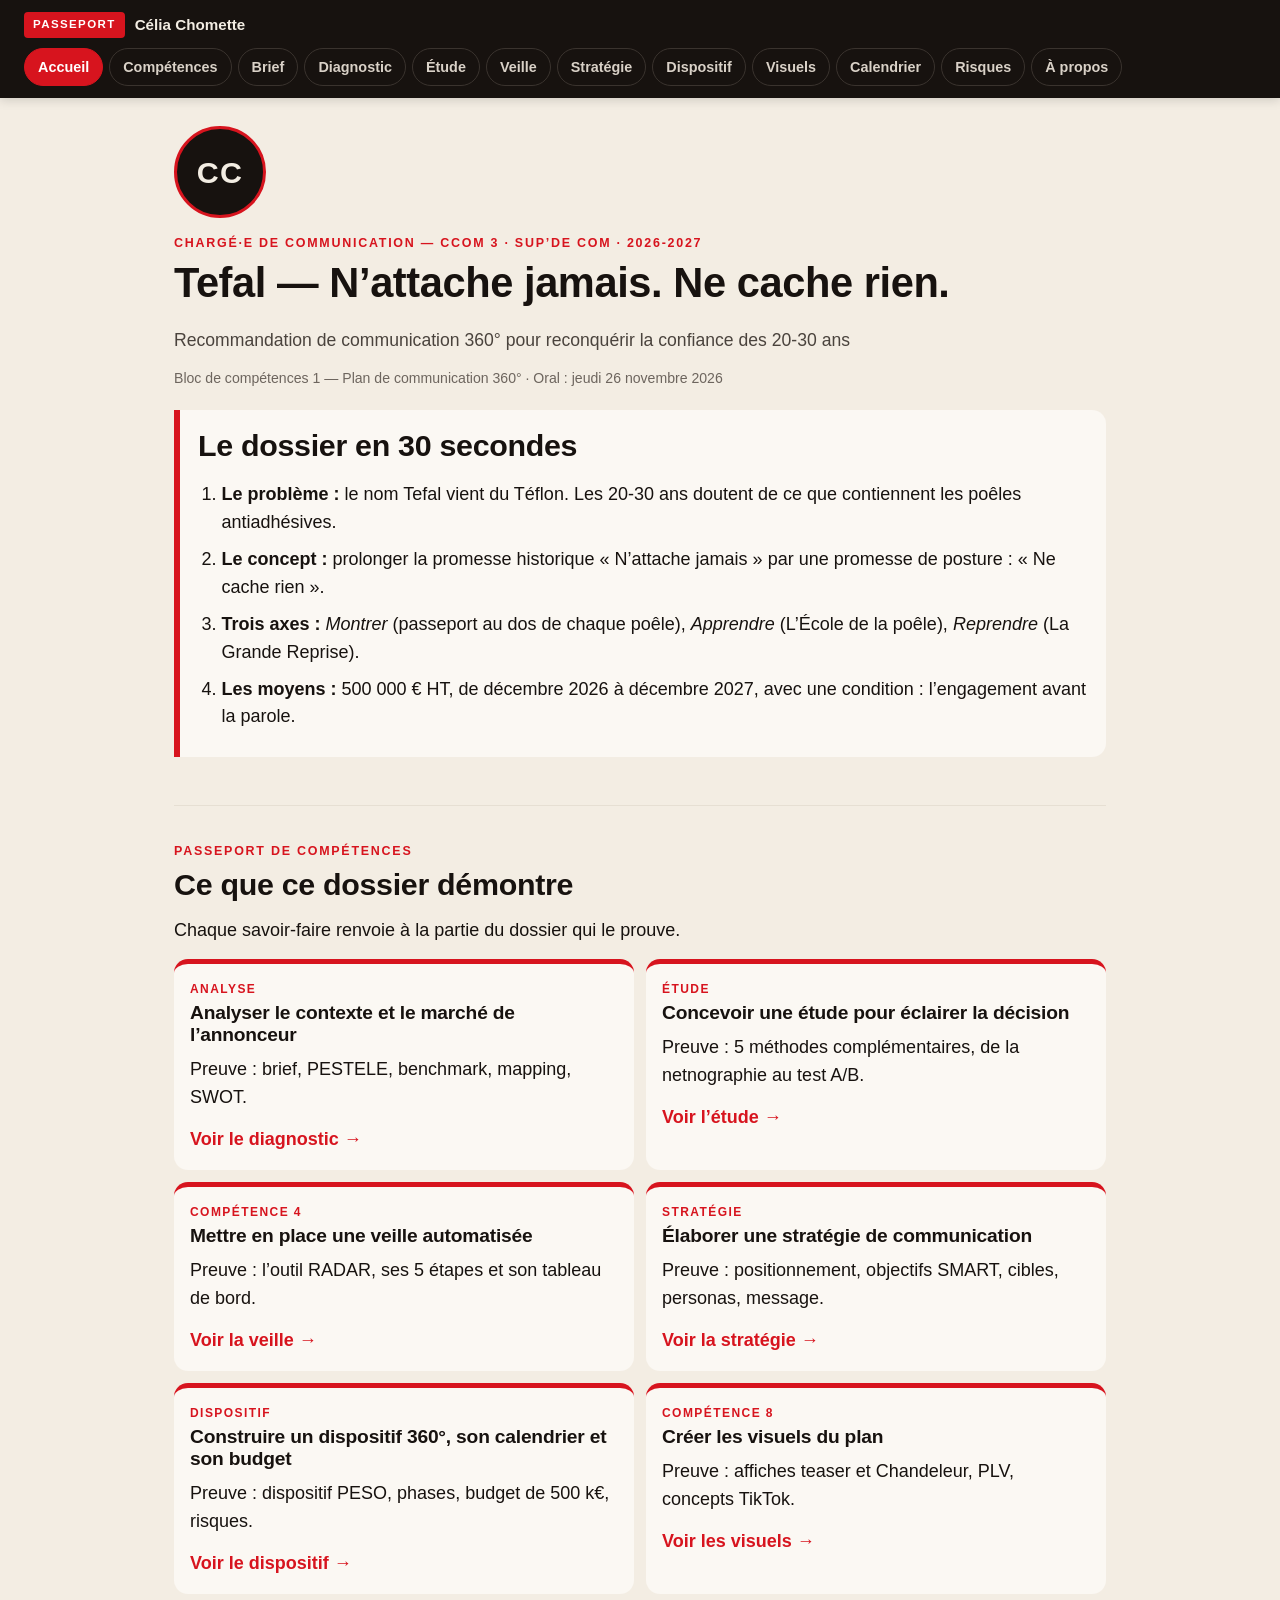
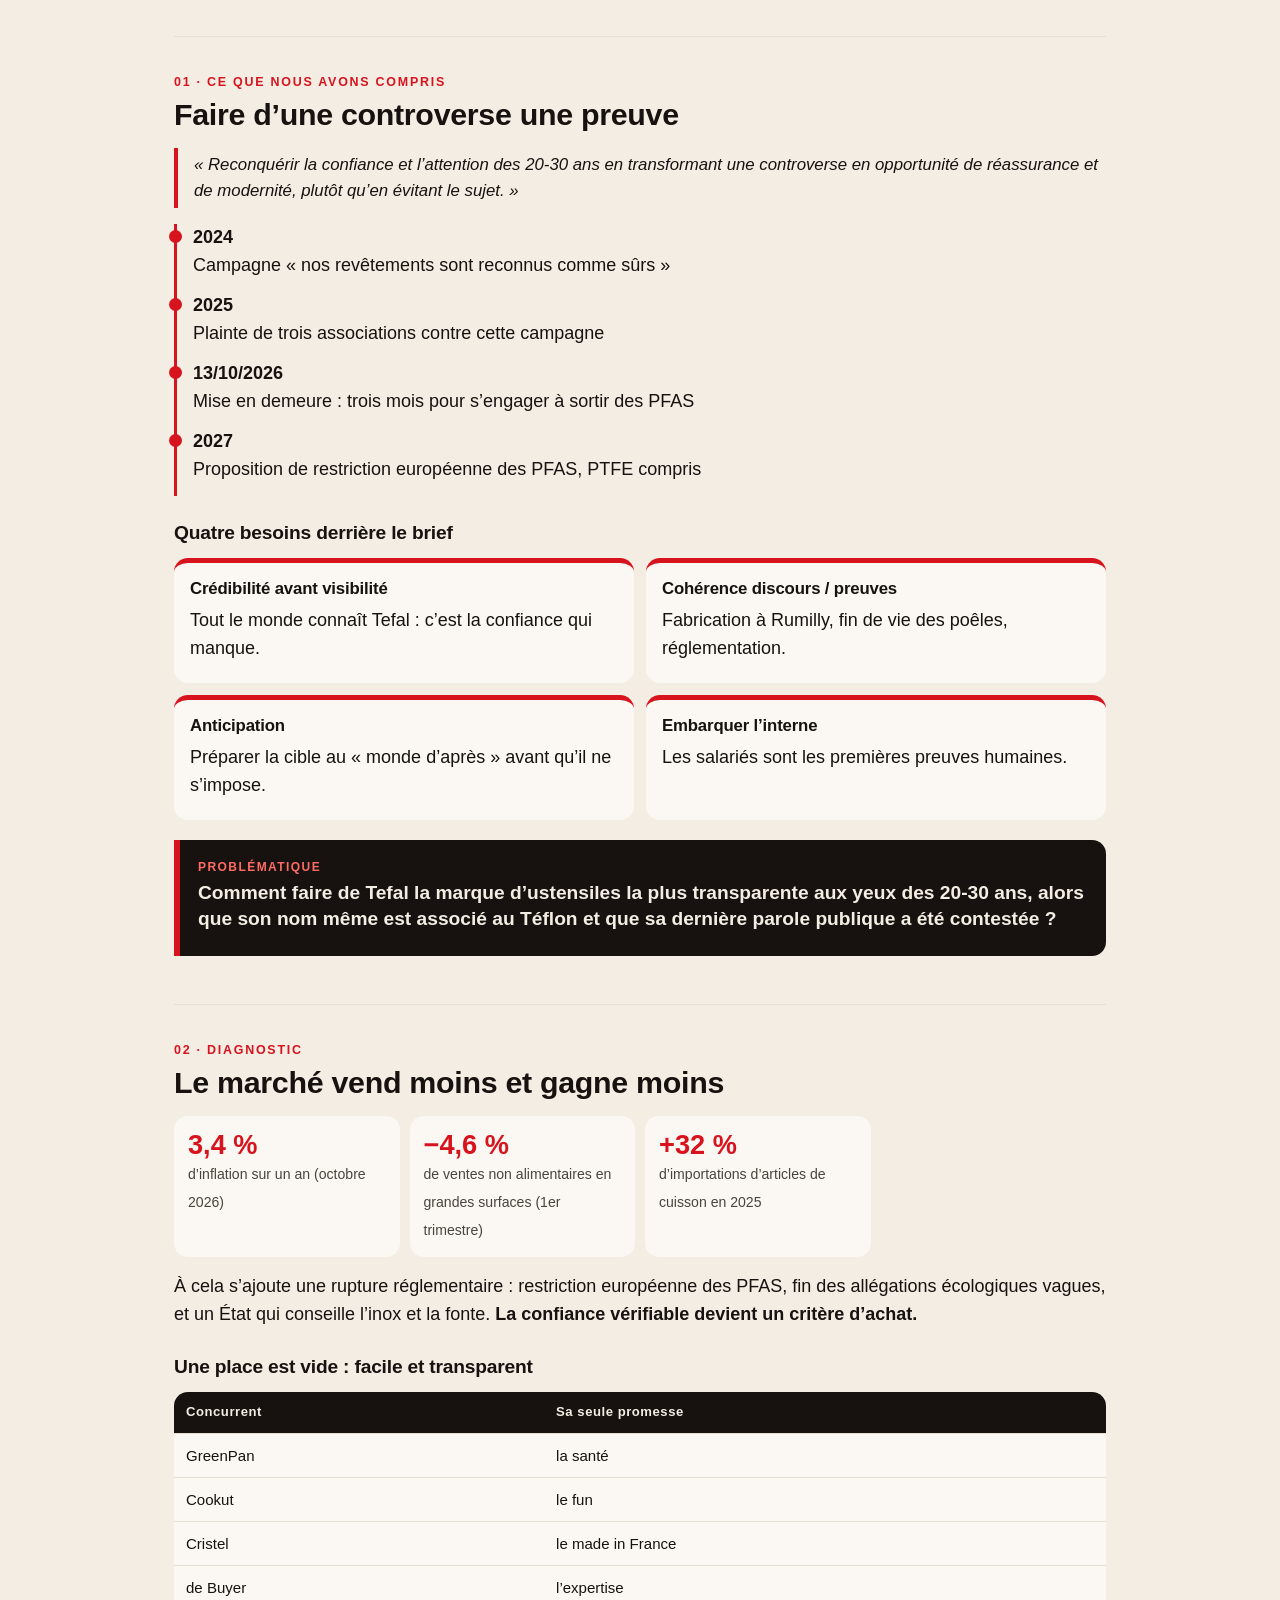
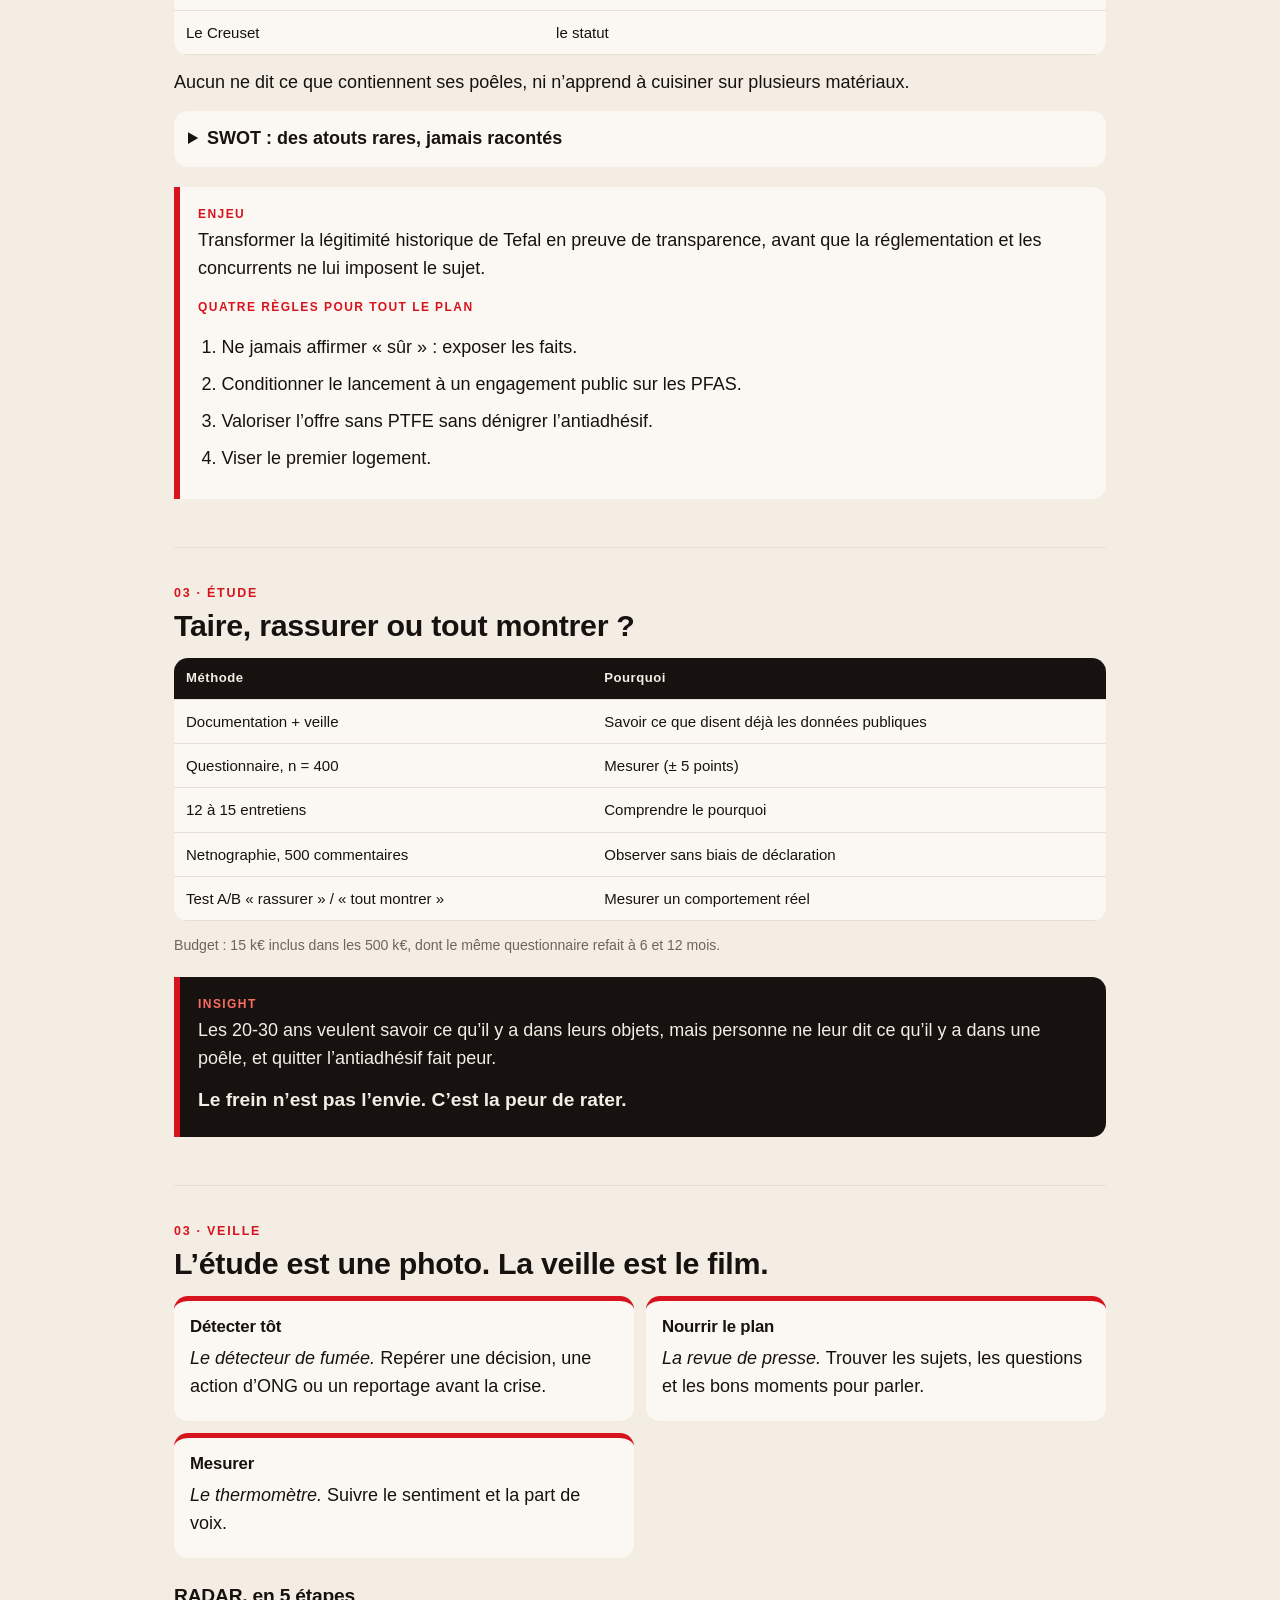
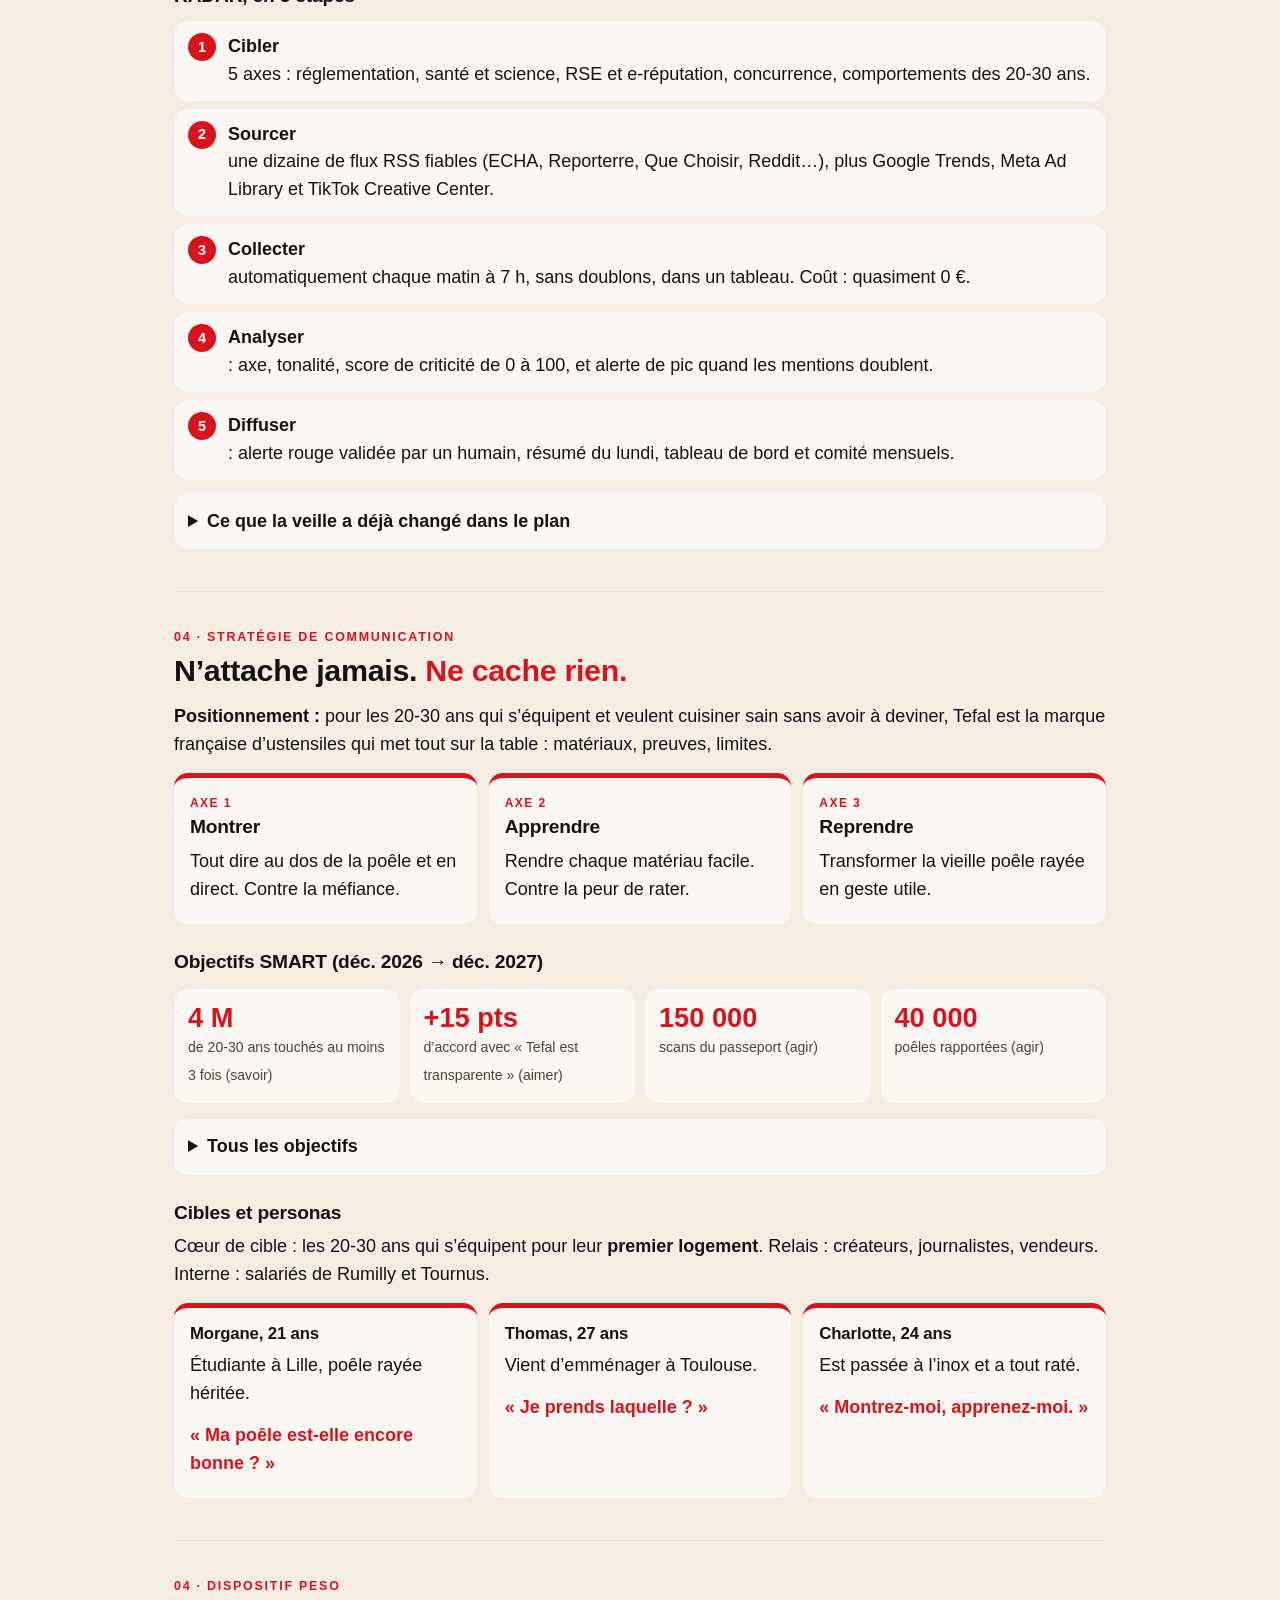
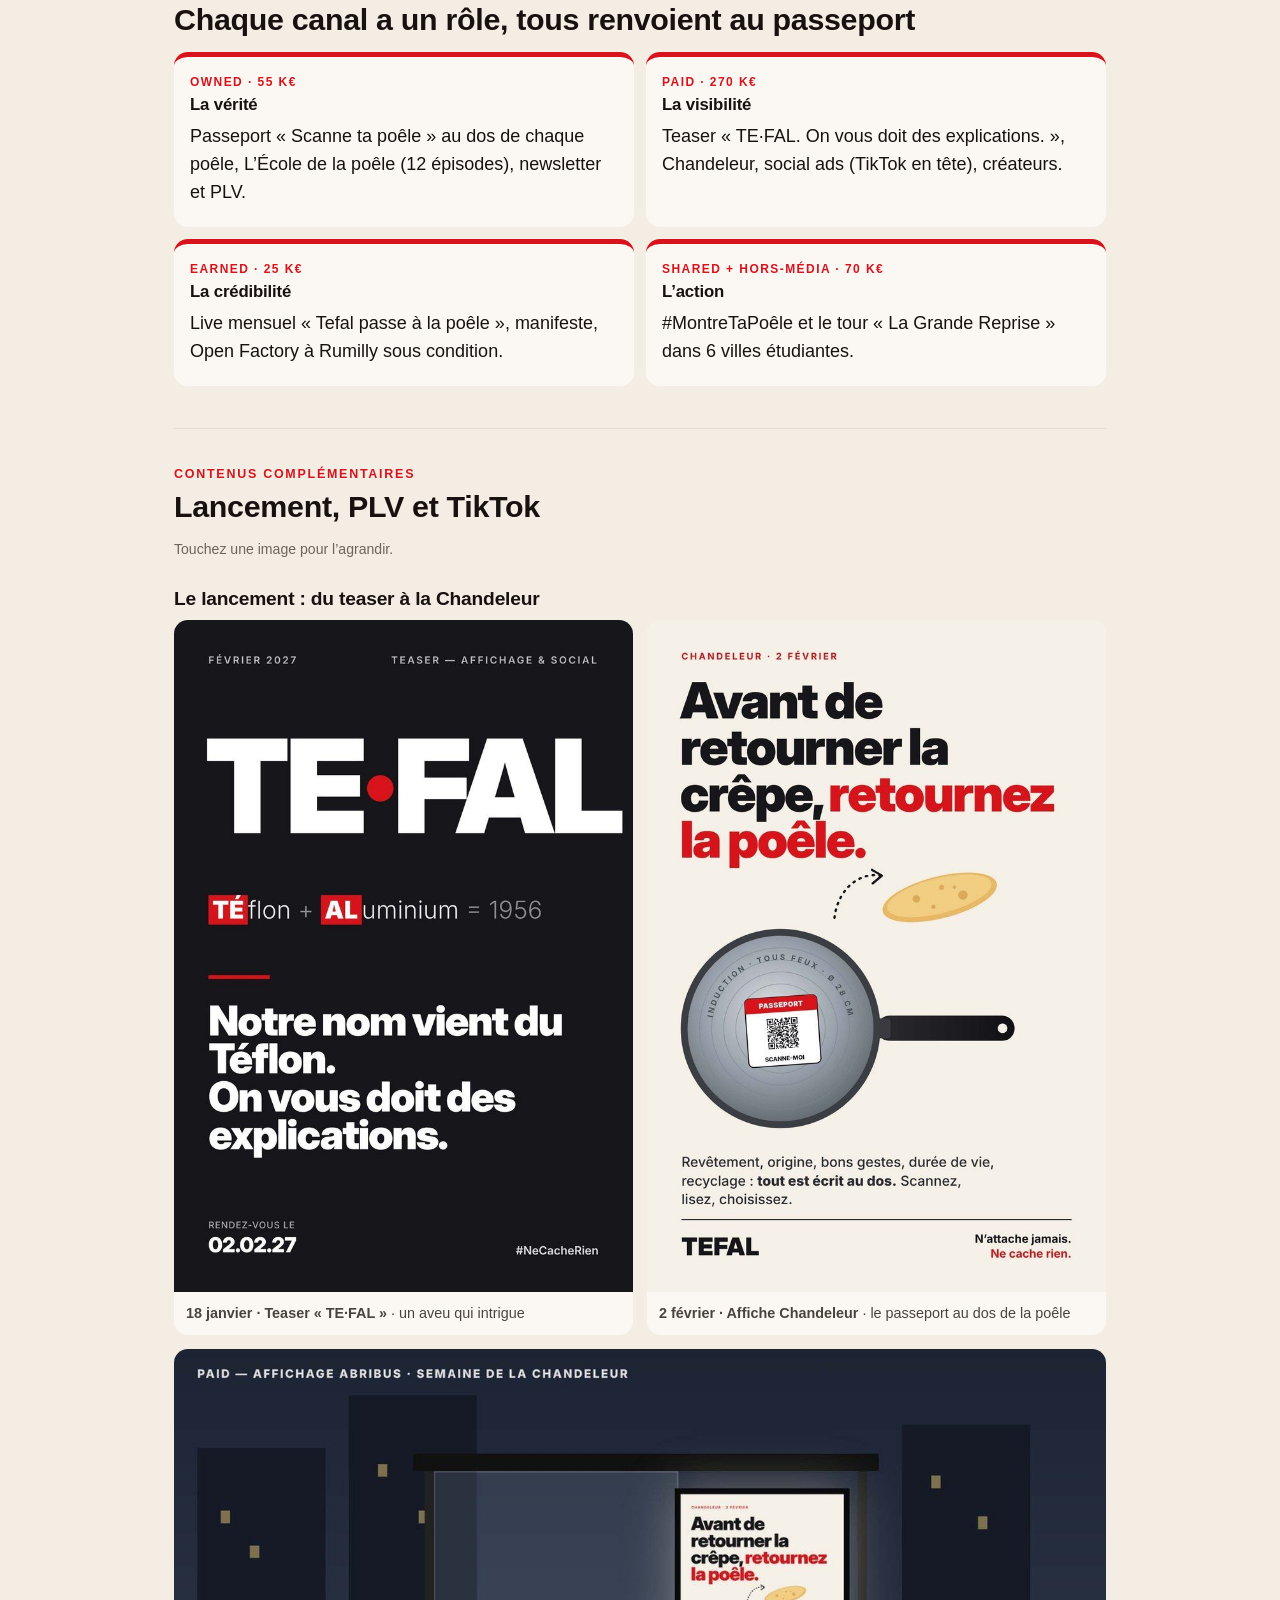
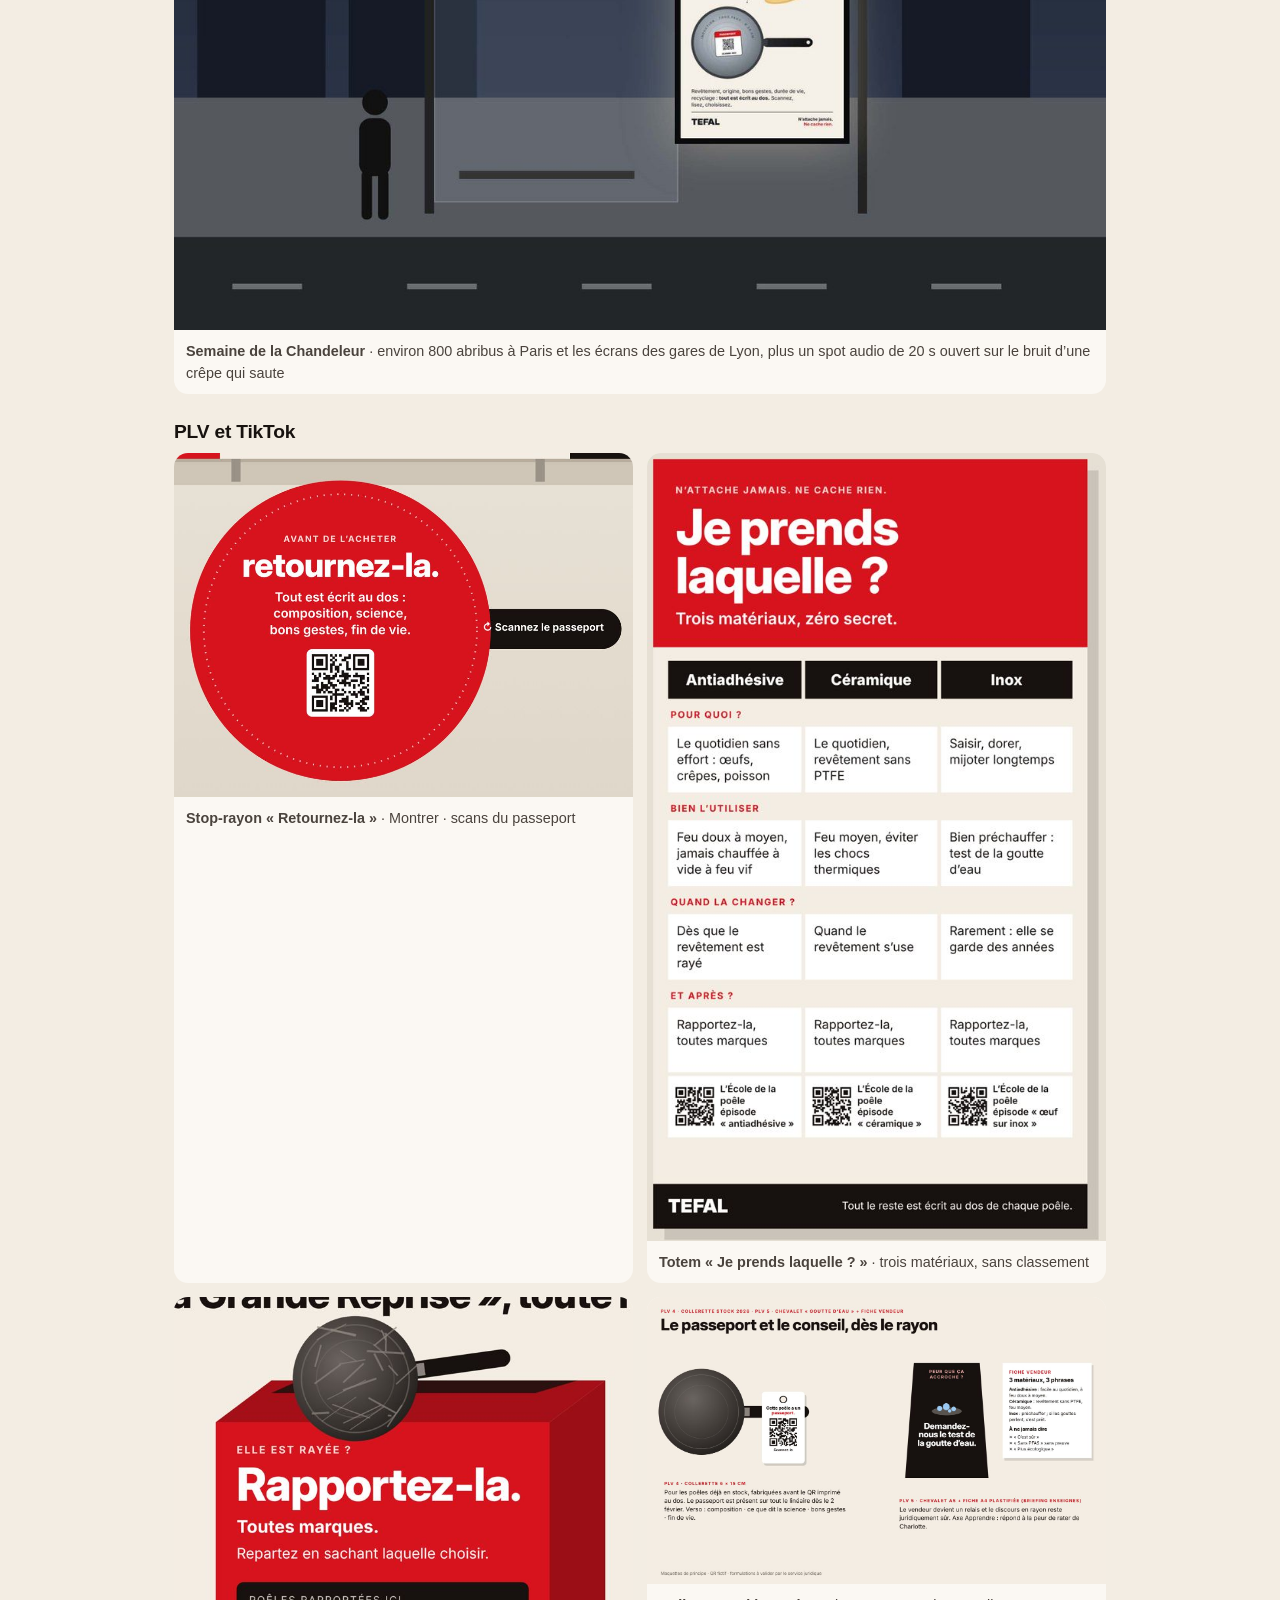
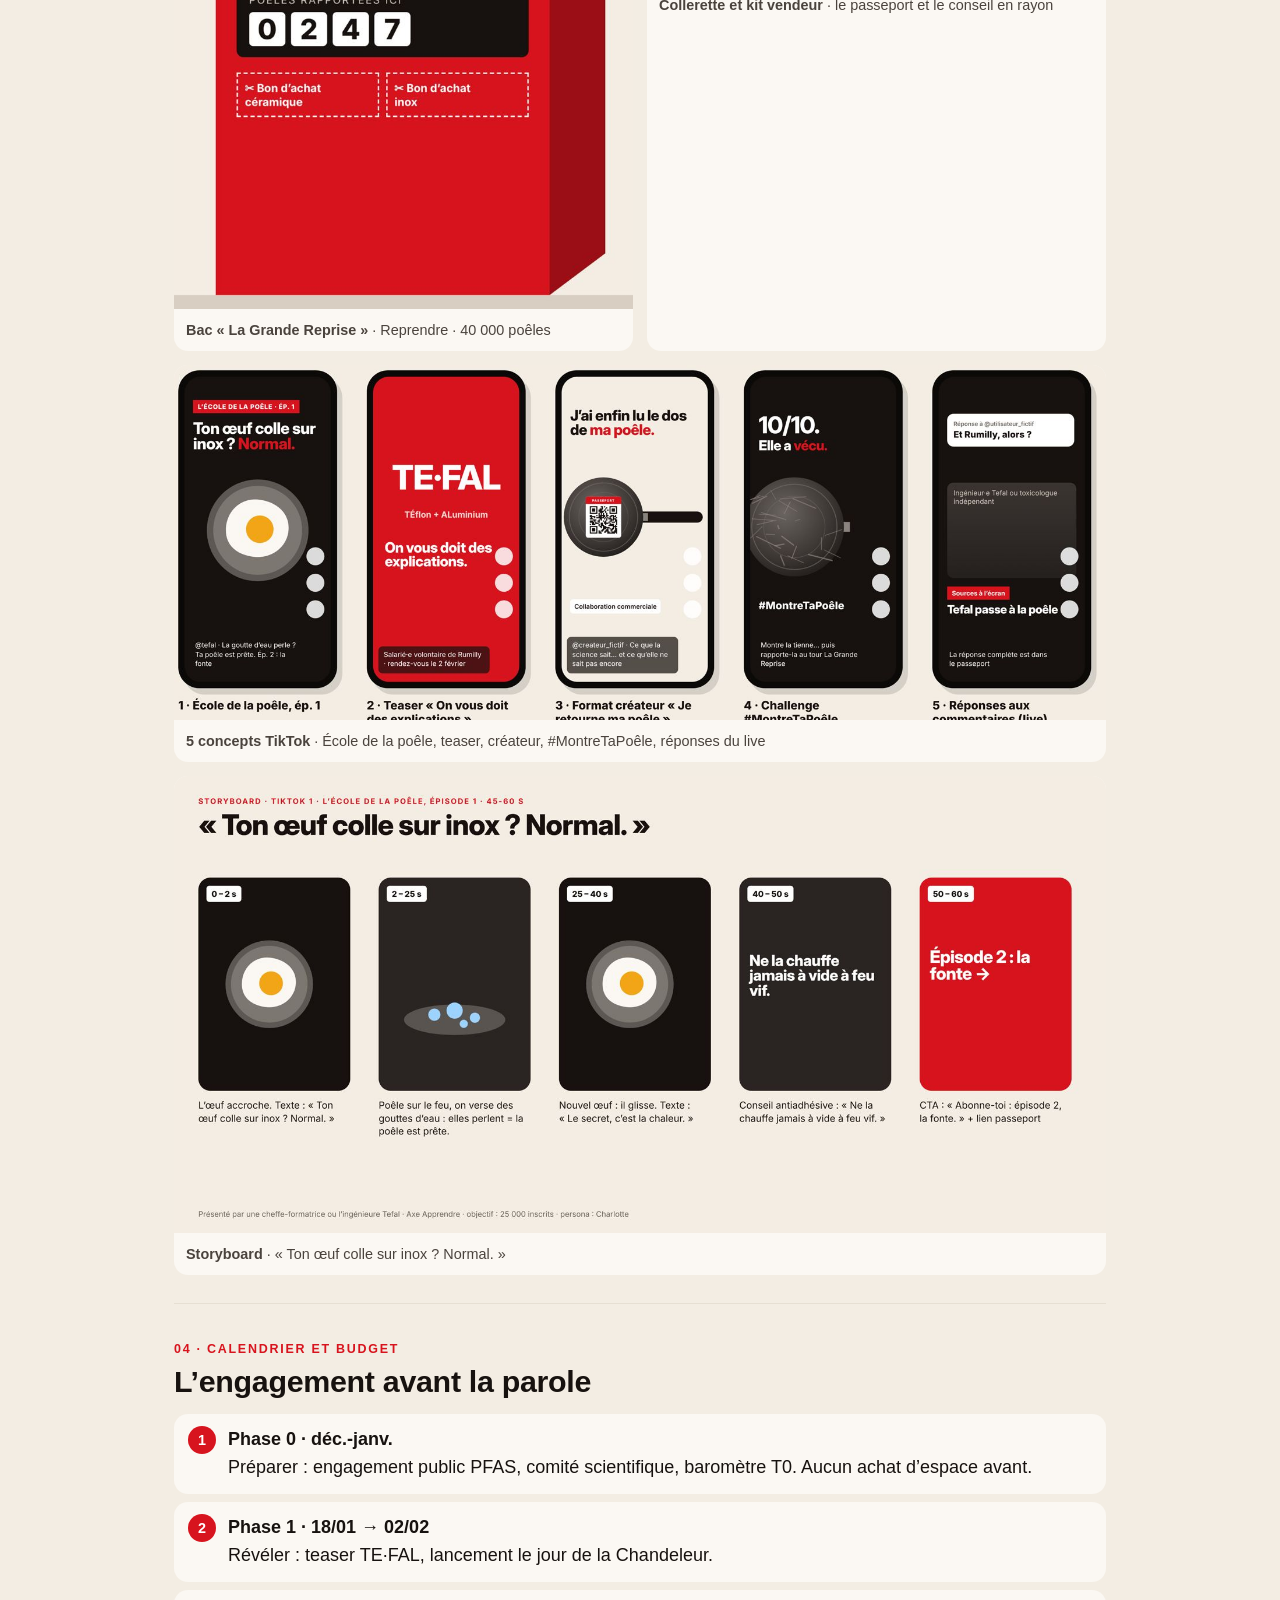
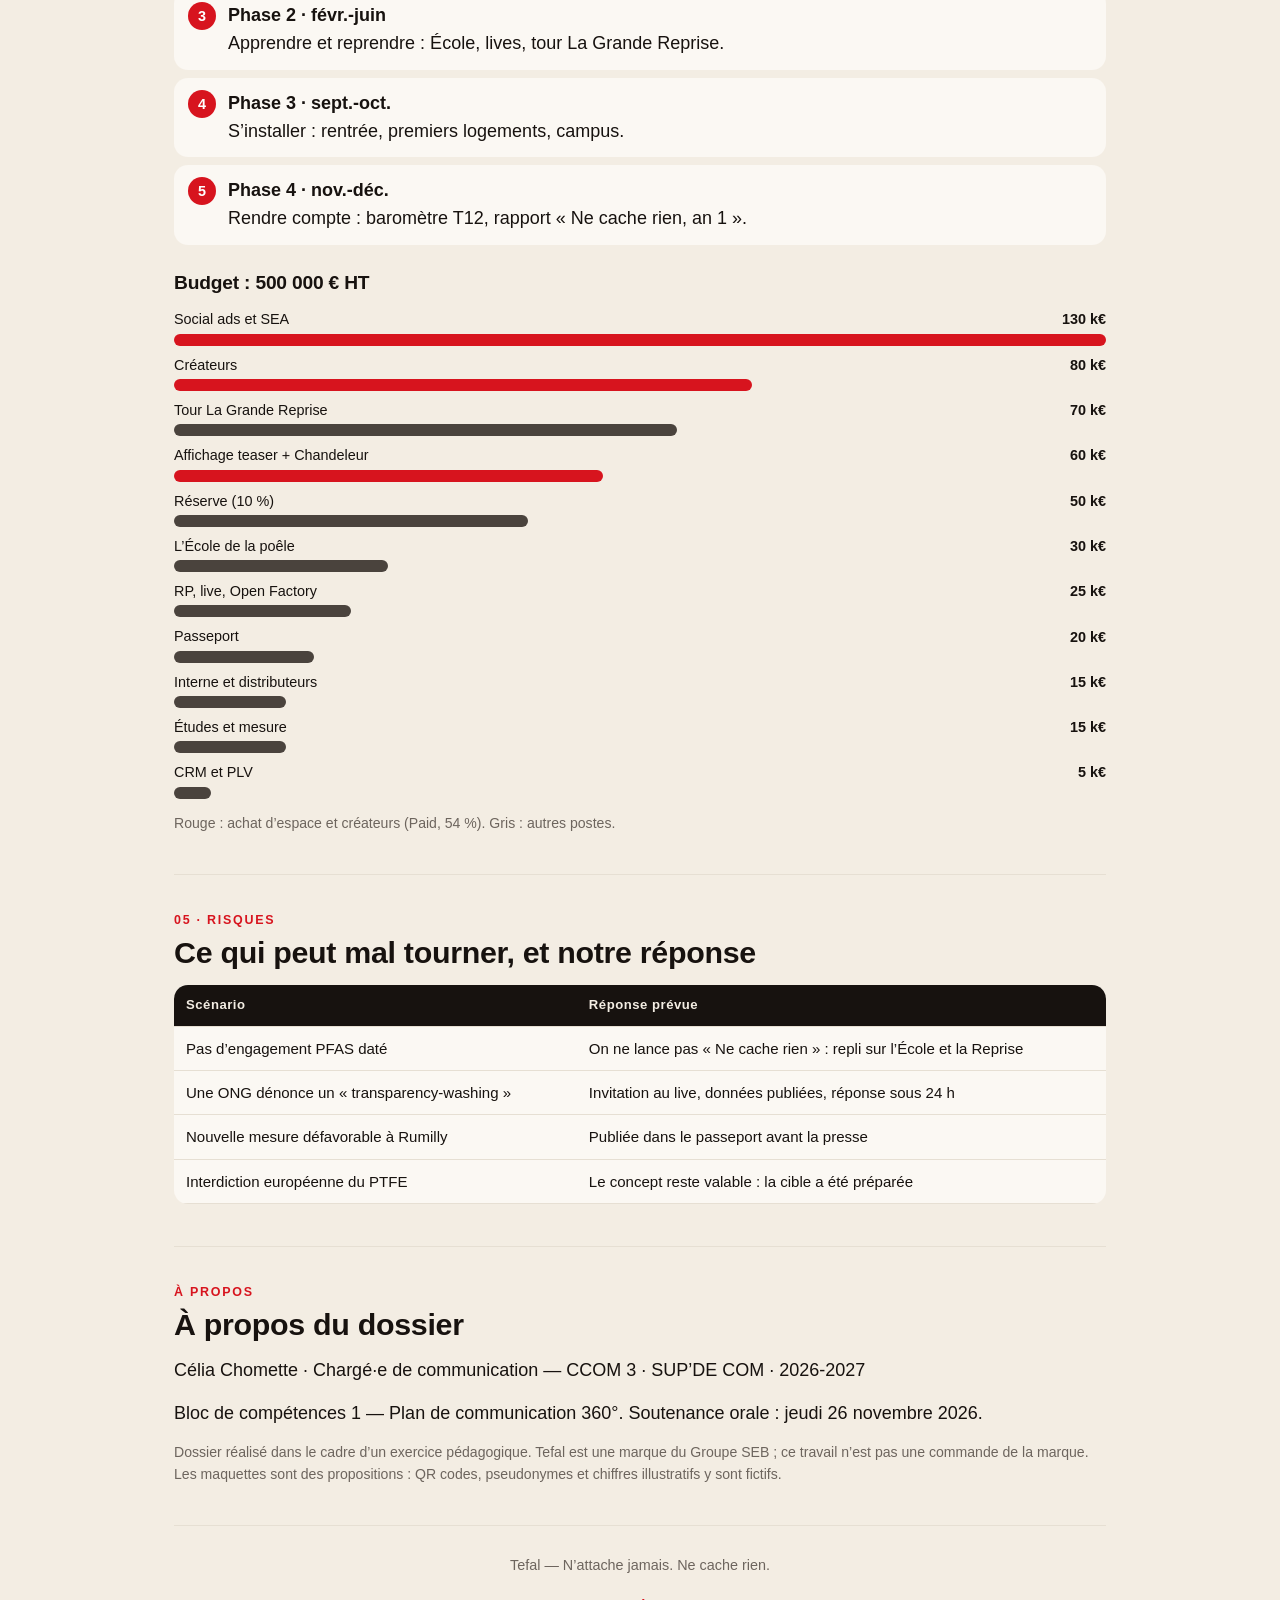
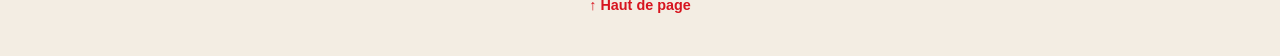
==== index.html @ 4066d17b "Add files via upload" ====
<!DOCTYPE html>
<html lang="fr">
<head>
  <meta charset="utf-8">
  <meta name="viewport" content="width=device-width, initial-scale=1">
  <title>Dossier Tefal — Plan de communication 360°</title>
  <meta name="description" content="Dossier de compétences : recommandation de communication 360° pour Tefal, « N’attache jamais. Ne cache rien. »">
  <meta name="theme-color" content="#D7141E">
  <!-- Demande aux moteurs de recherche de ne pas référencer la page : seul le QR code y mène -->
  <meta name="robots" content="noindex, nofollow">
  <!-- Feuille de style unique : toutes les couleurs sont réglées en haut de ce fichier -->
  <link rel="stylesheet" href="assets/style.css">
  <!-- Vos informations personnelles et l'adresse du site : à modifier dans config.js -->
  <script src="config.js"></script>
</head>
<body>

<!-- =====================================================================
     COMMENT MODIFIER CETTE PAGE
     - Vos nom, formation, photo, adresse du site : dans config.js (pas ici).
     - Le contenu du dossier : directement dans les sections ci-dessous.
       Chaque section commence par un commentaire « SECTION … ».
     - Les emplacements à compléter sont écrits entre crochets [ … ]
       et surlignés en jaune à l'écran (classe "a-completer").
       Remplacez le texte, puis retirez class="a-completer".
     - Pour ajouter une section au menu : créez un <section id="..." data-titre="...">,
       le menu se met à jour tout seul.
     ===================================================================== -->

<!-- ---------- EN-TÊTE : rempli automatiquement depuis config.js ---------- -->
<header class="entete">
  <div class="entete-ligne">
    <span class="badge">Passeport</span>
    <span class="entete-nom"><span data-config="prenom"></span> <span data-config="nom"></span></span>
  </div>
  <!-- Menu de navigation : construit automatiquement par assets/app.js -->
  <nav class="menu" id="menu" aria-label="Sections du dossier"></nav>
</header>

<main id="haut">

  <!-- ================= SECTION ACCUEIL ================= -->
  <section id="accueil" data-titre="Accueil" class="hero">
    <div class="hero-photo">
      <!-- La photo est définie dans config.js (champ "photo") -->
      <img id="photo" alt="Photo de l’étudiant·e" hidden>
      <!-- Sans photo : les initiales s'affichent ici (calculées depuis config.js) -->
      <div id="photo-vide" class="photo-vide" aria-hidden="true"></div>
    </div>
    <p class="surtitre"><span data-config="formation"></span> · <span data-config="ecole"></span> · <span data-config="annee"></span></p>
    <h1 data-config="titreDossier"></h1>
    <p class="chapo" data-config="sousTitre"></p>
    <p class="petit"><span data-config="bloc"></span> · Oral : <span data-config="dateOral"></span></p>

    <div class="encart">
      <h2>Le dossier en 30 secondes</h2>
      <ol class="liste-num">
        <li><b>Le problème :</b> le nom Tefal vient du Téflon. Les 20-30 ans doutent de ce que contiennent les poêles antiadhésives.</li>
        <li><b>Le concept :</b> prolonger la promesse historique « N’attache jamais » par une promesse de posture : « Ne cache rien ».</li>
        <li><b>Trois axes :</b> <i>Montrer</i> (passeport au dos de chaque poêle), <i>Apprendre</i> (L’École de la poêle), <i>Reprendre</i> (La Grande Reprise).</li>
        <li><b>Les moyens :</b> 500 000 € HT, de décembre 2026 à décembre 2027, avec une condition : l’engagement avant la parole.</li>
      </ol>
    </div>
  </section>

  <!-- ================= SECTION COMPÉTENCES =================
       Les compétences 4 et 8 reprennent les intitulés cités dans le dossier (annexe P).
       Les autres cartes décrivent les savoir-faire démontrés, sans numéro officiel.
       Pour ajouter un numéro : modifiez le texte de <p class="etiquette">. -->
  <section id="competences" data-titre="Compétences">
    <p class="surtitre">Passeport de compétences</p>
    <h2>Ce que ce dossier démontre</h2>
    <p>Chaque savoir-faire renvoie à la partie du dossier qui le prouve.</p>

    <div class="grille">
      <article class="carte">
        <p class="etiquette">Analyse</p>
        <h3>Analyser le contexte et le marché de l’annonceur</h3>
        <p>Preuve : brief, PESTELE, benchmark, mapping, SWOT.</p>
        <a class="lien" href="#diagnostic">Voir le diagnostic →</a>
      </article>
      <article class="carte">
        <p class="etiquette">Étude</p>
        <h3>Concevoir une étude pour éclairer la décision</h3>
        <p>Preuve : 5 méthodes complémentaires, de la netnographie au test A/B.</p>
        <a class="lien" href="#etude">Voir l’étude →</a>
      </article>
      <article class="carte">
        <p class="etiquette">Compétence 4</p>
        <h3>Mettre en place une veille automatisée</h3>
        <p>Preuve : l’outil RADAR, ses 5 étapes et son tableau de bord.</p>
        <a class="lien" href="#veille">Voir la veille →</a>
      </article>
      <article class="carte">
        <p class="etiquette">Stratégie</p>
        <h3>Élaborer une stratégie de communication</h3>
        <p>Preuve : positionnement, objectifs SMART, cibles, personas, message.</p>
        <a class="lien" href="#strategie">Voir la stratégie →</a>
      </article>
      <article class="carte">
        <p class="etiquette">Dispositif</p>
        <h3>Construire un dispositif 360°, son calendrier et son budget</h3>
        <p>Preuve : dispositif PESO, phases, budget de 500 k€, risques.</p>
        <a class="lien" href="#dispositif">Voir le dispositif →</a>
      </article>
      <article class="carte">
        <p class="etiquette">Compétence 8</p>
        <h3>Créer les visuels du plan</h3>
        <p>Preuve : affiches teaser et Chandeleur, PLV, concepts TikTok.</p>
        <a class="lien" href="#visuels">Voir les visuels →</a>
      </article>
    </div>
  </section>

  <!-- ================= SECTION BRIEF ================= -->
  <section id="brief" data-titre="Brief">
    <p class="surtitre">01 · Ce que nous avons compris</p>
    <h2>Faire d’une controverse une preuve</h2>
    <blockquote>« Reconquérir la confiance et l’attention des 20-30 ans en transformant une controverse en opportunité de réassurance et de modernité, plutôt qu’en évitant le sujet. »</blockquote>

    <ul class="frise">
      <li><b>2024</b> Campagne « nos revêtements sont reconnus comme sûrs »</li>
      <li><b>2025</b> Plainte de trois associations contre cette campagne</li>
      <li><b>13/10/2026</b> Mise en demeure : trois mois pour s’engager à sortir des PFAS</li>
      <li><b>2027</b> Proposition de restriction européenne des PFAS, PTFE compris</li>
    </ul>

    <h3>Quatre besoins derrière le brief</h3>
    <div class="grille">
      <article class="carte"><h4>Crédibilité avant visibilité</h4><p>Tout le monde connaît Tefal : c’est la confiance qui manque.</p></article>
      <article class="carte"><h4>Cohérence discours / preuves</h4><p>Fabrication à Rumilly, fin de vie des poêles, réglementation.</p></article>
      <article class="carte"><h4>Anticipation</h4><p>Préparer la cible au « monde d’après » avant qu’il ne s’impose.</p></article>
      <article class="carte"><h4>Embarquer l’interne</h4><p>Les salariés sont les premières preuves humaines.</p></article>
    </div>

    <div class="encart sombre">
      <p class="etiquette">Problématique</p>
      <p class="grand">Comment faire de Tefal la marque d’ustensiles la plus transparente aux yeux des 20-30 ans, alors que son nom même est associé au Téflon et que sa dernière parole publique a été contestée ?</p>
    </div>
  </section>

  <!-- ================= SECTION DIAGNOSTIC ================= -->
  <section id="diagnostic" data-titre="Diagnostic">
    <p class="surtitre">02 · Diagnostic</p>
    <h2>Le marché vend moins et gagne moins</h2>
    <div class="chiffres">
      <div><b>3,4 %</b><span>d’inflation sur un an (octobre 2026)</span></div>
      <div><b>−4,6 %</b><span>de ventes non alimentaires en grandes surfaces (1er trimestre)</span></div>
      <div><b>+32 %</b><span>d’importations d’articles de cuisson en 2025</span></div>
    </div>
    <p>À cela s’ajoute une rupture réglementaire : restriction européenne des PFAS, fin des allégations écologiques vagues, et un État qui conseille l’inox et la fonte. <b>La confiance vérifiable devient un critère d’achat.</b></p>

    <h3>Une place est vide : facile et transparent</h3>
    <table>
      <thead><tr><th>Concurrent</th><th>Sa seule promesse</th></tr></thead>
      <tbody>
        <tr><td>GreenPan</td><td>la santé</td></tr>
        <tr><td>Cookut</td><td>le fun</td></tr>
        <tr><td>Cristel</td><td>le made in France</td></tr>
        <tr><td>de Buyer</td><td>l’expertise</td></tr>
        <tr><td>Le Creuset</td><td>le statut</td></tr>
      </tbody>
    </table>
    <p>Aucun ne dit ce que contiennent ses poêles, ni n’apprend à cuisiner sur plusieurs matériaux.</p>

    <!-- Les blocs <details> s'ouvrent au toucher : pratique pour garder la page courte sur téléphone -->
    <details>
      <summary>SWOT : des atouts rares, jamais racontés</summary>
      <div class="grille">
        <article class="carte"><h4>Forces</h4><ul><li>Inventeur de l’antiadhésif, 70 ans</li><li>Usines françaises, Groupe SEB</li><li>Réparabilité 15 ans, filière de reprise</li></ul></article>
        <article class="carte"><h4>Faiblesses</h4><ul><li>Un nom construit sur « Téflon »</li><li>Campagne 2024 contestée en justice</li><li>Céramique et inox peu valorisés</li></ul></article>
        <article class="carte"><h4>Opportunités</h4><ul><li>Une cible qui s’informe sur les réseaux</li><li>La transparence devient la norme</li><li>70 ans et Chandeleur</li></ul></article>
        <article class="carte"><h4>Menaces</h4><ul><li>Restriction européenne des PFAS</li><li>ONG, pollution autour de Rumilly</li><li>Marché en recul</li></ul></article>
      </div>
    </details>

    <div class="encart">
      <p class="etiquette">Enjeu</p>
      <p>Transformer la légitimité historique de Tefal en preuve de transparence, avant que la réglementation et les concurrents ne lui imposent le sujet.</p>
      <p class="etiquette">Quatre règles pour tout le plan</p>
      <ol class="liste-num">
        <li>Ne jamais affirmer « sûr » : exposer les faits.</li>
        <li>Conditionner le lancement à un engagement public sur les PFAS.</li>
        <li>Valoriser l’offre sans PTFE sans dénigrer l’antiadhésif.</li>
        <li>Viser le premier logement.</li>
      </ol>
    </div>
  </section>

  <!-- ================= SECTION ÉTUDE ================= -->
  <section id="etude" data-titre="Étude">
    <p class="surtitre">03 · Étude</p>
    <h2>Taire, rassurer ou tout montrer ?</h2>
    <table>
      <thead><tr><th>Méthode</th><th>Pourquoi</th></tr></thead>
      <tbody>
        <tr><td>Documentation + veille</td><td>Savoir ce que disent déjà les données publiques</td></tr>
        <tr><td>Questionnaire, n = 400</td><td>Mesurer (± 5 points)</td></tr>
        <tr><td>12 à 15 entretiens</td><td>Comprendre le pourquoi</td></tr>
        <tr><td>Netnographie, 500 commentaires</td><td>Observer sans biais de déclaration</td></tr>
        <tr><td>Test A/B « rassurer » / « tout montrer »</td><td>Mesurer un comportement réel</td></tr>
      </tbody>
    </table>
    <p class="petit">Budget : 15 k€ inclus dans les 500 k€, dont le même questionnaire refait à 6 et 12 mois.</p>

    <div class="encart sombre">
      <p class="etiquette">Insight</p>
      <p>Les 20-30 ans veulent savoir ce qu’il y a dans leurs objets, mais personne ne leur dit ce qu’il y a dans une poêle, et quitter l’antiadhésif fait peur.</p>
      <p class="grand">Le frein n’est pas l’envie. C’est la peur de rater.</p>
    </div>
  </section>

  <!-- ================= SECTION VEILLE ================= -->
  <section id="veille" data-titre="Veille">
    <p class="surtitre">03 · Veille</p>
    <h2>L’étude est une photo. La veille est le film.</h2>
    <div class="grille">
      <article class="carte"><h4>Détecter tôt</h4><p><i>Le détecteur de fumée.</i> Repérer une décision, une action d’ONG ou un reportage avant la crise.</p></article>
      <article class="carte"><h4>Nourrir le plan</h4><p><i>La revue de presse.</i> Trouver les sujets, les questions et les bons moments pour parler.</p></article>
      <article class="carte"><h4>Mesurer</h4><p><i>Le thermomètre.</i> Suivre le sentiment et la part de voix.</p></article>
    </div>

    <h3>RADAR, en 5 étapes</h3>
    <ol class="etapes">
      <li><b>Cibler</b> 5 axes : réglementation, santé et science, RSE et e-réputation, concurrence, comportements des 20-30 ans.</li>
      <li><b>Sourcer</b> une dizaine de flux RSS fiables (ECHA, Reporterre, Que Choisir, Reddit…), plus Google Trends, Meta Ad Library et TikTok Creative Center.</li>
      <li><b>Collecter</b> automatiquement chaque matin à 7 h, sans doublons, dans un tableau. Coût : quasiment 0 €.</li>
      <li><b>Analyser</b> : axe, tonalité, score de criticité de 0 à 100, et alerte de pic quand les mentions doublent.</li>
      <li><b>Diffuser</b> : alerte rouge validée par un humain, résumé du lundi, tableau de bord et comité mensuels.</li>
    </ol>

    <details>
      <summary>Ce que la veille a déjà changé dans le plan</summary>
      <table>
        <thead><tr><th>Signal repéré</th><th>Décision</th></tr></thead>
        <tbody>
          <tr><td>Mise en demeure : réponse attendue en janvier 2027</td><td>Phase 0 : l’engagement avant la publicité</td></tr>
          <tr><td>Registre européen du passeport numérique ouvert</td><td>Passeport « Scanne ta poêle »</td></tr>
          <tr><td>Hausse des recherches « poêle inox »</td><td>L’École de la poêle</td></tr>
          <tr><td>Enquêtes consommateurs à la Chandeleur</td><td>Lancement le 2 février 2027</td></tr>
        </tbody>
      </table>
    </details>
  </section>

  <!-- ================= SECTION STRATÉGIE ================= -->
  <section id="strategie" data-titre="Stratégie">
    <p class="surtitre">04 · Stratégie de communication</p>
    <h2>N’attache jamais. <span class="rouge">Ne cache rien.</span></h2>
    <p><b>Positionnement :</b> pour les 20-30 ans qui s’équipent et veulent cuisiner sain sans avoir à deviner, Tefal est la marque française d’ustensiles qui met tout sur la table : matériaux, preuves, limites.</p>

    <div class="grille trois">
      <article class="carte"><p class="etiquette">Axe 1</p><h3>Montrer</h3><p>Tout dire au dos de la poêle et en direct. Contre la méfiance.</p></article>
      <article class="carte"><p class="etiquette">Axe 2</p><h3>Apprendre</h3><p>Rendre chaque matériau facile. Contre la peur de rater.</p></article>
      <article class="carte"><p class="etiquette">Axe 3</p><h3>Reprendre</h3><p>Transformer la vieille poêle rayée en geste utile.</p></article>
    </div>

    <h3>Objectifs SMART (déc. 2026 → déc. 2027)</h3>
    <div class="chiffres">
      <div><b>4 M</b><span>de 20-30 ans touchés au moins 3 fois (savoir)</span></div>
      <div><b>+15 pts</b><span>d’accord avec « Tefal est transparente » (aimer)</span></div>
      <div><b>150 000</b><span>scans du passeport (agir)</span></div>
      <div><b>40 000</b><span>poêles rapportées (agir)</span></div>
    </div>
    <details>
      <summary>Tous les objectifs</summary>
      <ul>
        <li>Savoir : 50 % des 20-30 ans (4 M) touchés ≥ 3 fois du 18/01 au 31/03/2027 ; +20 pts savent que Tefal propose du sans PTFE.</li>
        <li>Aimer : +15 pts sur « Tefal est transparente » ; +15 pts de sentiment des mentions en ligne.</li>
        <li>Agir : 150 000 scans ; 25 000 inscrits à L’École de la poêle ; 40 000 poêles rapportées.</li>
        <li>Interne : 300 salariés ambassadeurs formés au 30/06/2027.</li>
        <li>Mesure : baromètre T0 / T6 / T12 (n = 400), RADAR, compteurs.</li>
      </ul>
    </details>

    <h3>Cibles et personas</h3>
    <p>Cœur de cible : les 20-30 ans qui s’équipent pour leur <b>premier logement</b>. Relais : créateurs, journalistes, vendeurs. Interne : salariés de Rumilly et Tournus.</p>
    <div class="grille trois">
      <article class="carte"><h4>Morgane, 21 ans</h4><p>Étudiante à Lille, poêle rayée héritée.</p><p class="rouge"><b>« Ma poêle est-elle encore bonne ? »</b></p></article>
      <article class="carte"><h4>Thomas, 27 ans</h4><p>Vient d’emménager à Toulouse.</p><p class="rouge"><b>« Je prends laquelle ? »</b></p></article>
      <article class="carte"><h4>Charlotte, 24 ans</h4><p>Est passée à l’inox et a tout raté.</p><p class="rouge"><b>« Montrez-moi, apprenez-moi. »</b></p></article>
    </div>
  </section>

  <!-- ================= SECTION DISPOSITIF ================= -->
  <section id="dispositif" data-titre="Dispositif">
    <p class="surtitre">04 · Dispositif PESO</p>
    <h2>Chaque canal a un rôle, tous renvoient au passeport</h2>
    <div class="grille">
      <article class="carte"><p class="etiquette">Owned · 55 k€</p><h4>La vérité</h4><p>Passeport « Scanne ta poêle » au dos de chaque poêle, L’École de la poêle (12 épisodes), newsletter et PLV.</p></article>
      <article class="carte"><p class="etiquette">Paid · 270 k€</p><h4>La visibilité</h4><p>Teaser « TE·FAL. On vous doit des explications. », Chandeleur, social ads (TikTok en tête), créateurs.</p></article>
      <article class="carte"><p class="etiquette">Earned · 25 k€</p><h4>La crédibilité</h4><p>Live mensuel « Tefal passe à la poêle », manifeste, Open Factory à Rumilly sous condition.</p></article>
      <article class="carte"><p class="etiquette">Shared + hors-média · 70 k€</p><h4>L’action</h4><p>#MontreTaPoêle et le tour « La Grande Reprise » dans 6 villes étudiantes.</p></article>
    </div>
  </section>

  <!-- ================= SECTION VISUELS =================
       Les images sont dans assets/img/. Pour en changer : remplacez le fichier
       en gardant le même nom, ou modifiez l'attribut src. -->
  <section id="visuels" data-titre="Visuels">
    <p class="surtitre">Contenus complémentaires</p>
    <h2>Lancement, PLV et TikTok</h2>
    <p class="petit">Touchez une image pour l’agrandir.</p>

    <!-- Lancement : teaser (18 janvier) puis Chandeleur (2 février) -->
    <h3>Le lancement : du teaser à la Chandeleur</h3>
    <div class="galerie">
      <figure><a href="assets/img/lancement-teaser.jpg"><img src="assets/img/lancement-teaser.jpg" alt="Affiche teaser : TE·FAL, « Notre nom vient du Téflon. On vous doit des explications. »" loading="lazy"></a>
        <figcaption><b>18 janvier · Teaser « TE·FAL »</b> · un aveu qui intrigue</figcaption></figure>
      <figure><a href="assets/img/lancement-chandeleur.jpg"><img src="assets/img/lancement-chandeleur.jpg" alt="Affiche de lancement : « Avant de retourner la crêpe, retournez la poêle. »" loading="lazy"></a>
        <figcaption><b>2 février · Affiche Chandeleur</b> · le passeport au dos de la poêle</figcaption></figure>
      <figure class="large"><a href="assets/img/lancement-abribus.jpg"><img src="assets/img/lancement-abribus.jpg" alt="Mise en situation de l’affiche sur un abribus parisien" loading="lazy"></a>
        <figcaption><b>Semaine de la Chandeleur</b> · environ 800 abribus à Paris et les écrans des gares de Lyon, plus un spot audio de 20 s ouvert sur le bruit d’une crêpe qui saute</figcaption></figure>
    </div>

    <h3>PLV et TikTok</h3>
    <div class="galerie">
      <figure><a href="assets/img/plv-stop-rayon.jpg"><img src="assets/img/plv-stop-rayon.jpg" alt="Stop-rayon en forme de poêle : « Avant de l’acheter, retournez-la »" loading="lazy"></a>
        <figcaption><b>Stop-rayon « Retournez-la »</b> · Montrer · scans du passeport</figcaption></figure>
      <figure><a href="assets/img/plv-totem.jpg"><img src="assets/img/plv-totem.jpg" alt="Totem comparatif « Je prends laquelle ? »" loading="lazy"></a>
        <figcaption><b>Totem « Je prends laquelle ? »</b> · trois matériaux, sans classement</figcaption></figure>
      <figure><a href="assets/img/plv-bac-reprise.jpg"><img src="assets/img/plv-bac-reprise.jpg" alt="Bac de reprise « Rapportez-la, toutes marques »" loading="lazy"></a>
        <figcaption><b>Bac « La Grande Reprise »</b> · Reprendre · 40 000 poêles</figcaption></figure>
      <figure><a href="assets/img/plv-collerette-kit.jpg"><img src="assets/img/plv-collerette-kit.jpg" alt="Collerette passeport et kit vendeur « test de la goutte d’eau »" loading="lazy"></a>
        <figcaption><b>Collerette et kit vendeur</b> · le passeport et le conseil en rayon</figcaption></figure>
      <figure class="large"><a href="assets/img/tiktok-concepts.jpg"><img src="assets/img/tiktok-concepts.jpg" alt="Cinq concepts TikTok" loading="lazy"></a>
        <figcaption><b>5 concepts TikTok</b> · École de la poêle, teaser, créateur, #MontreTaPoêle, réponses du live</figcaption></figure>
      <figure class="large"><a href="assets/img/tiktok-storyboard.jpg"><img src="assets/img/tiktok-storyboard.jpg" alt="Storyboard de l’épisode 1 de L’École de la poêle" loading="lazy"></a>
        <figcaption><b>Storyboard</b> · « Ton œuf colle sur inox ? Normal. »</figcaption></figure>
    </div>
  </section>

  <!-- ================= SECTION CALENDRIER ET BUDGET ================= -->
  <section id="calendrier" data-titre="Calendrier">
    <p class="surtitre">04 · Calendrier et budget</p>
    <h2>L’engagement avant la parole</h2>
    <ol class="etapes">
      <li><b>Phase 0 · déc.-janv.</b> Préparer : engagement public PFAS, comité scientifique, baromètre T0. Aucun achat d’espace avant.</li>
      <li><b>Phase 1 · 18/01 → 02/02</b> Révéler : teaser TE·FAL, lancement le jour de la Chandeleur.</li>
      <li><b>Phase 2 · févr.-juin</b> Apprendre et reprendre : École, lives, tour La Grande Reprise.</li>
      <li><b>Phase 3 · sept.-oct.</b> S’installer : rentrée, premiers logements, campus.</li>
      <li><b>Phase 4 · nov.-déc.</b> Rendre compte : baromètre T12, rapport « Ne cache rien, an 1 ».</li>
    </ol>

    <h3>Budget : 500 000 € HT</h3>
    <!-- Barres : la largeur (style="--v:…") est le pourcentage du plus gros poste (130 k€ = 100) -->
    <ul class="barres">
      <li style="--v:100"><span>Social ads et SEA</span><b>130 k€</b></li>
      <li style="--v:62"><span>Créateurs</span><b>80 k€</b></li>
      <li style="--v:54" class="gris"><span>Tour La Grande Reprise</span><b>70 k€</b></li>
      <li style="--v:46"><span>Affichage teaser + Chandeleur</span><b>60 k€</b></li>
      <li style="--v:38" class="gris"><span>Réserve (10 %)</span><b>50 k€</b></li>
      <li style="--v:23" class="gris"><span>L’École de la poêle</span><b>30 k€</b></li>
      <li style="--v:19" class="gris"><span>RP, live, Open Factory</span><b>25 k€</b></li>
      <li style="--v:15" class="gris"><span>Passeport</span><b>20 k€</b></li>
      <li style="--v:12" class="gris"><span>Interne et distributeurs</span><b>15 k€</b></li>
      <li style="--v:12" class="gris"><span>Études et mesure</span><b>15 k€</b></li>
      <li style="--v:4" class="gris"><span>CRM et PLV</span><b>5 k€</b></li>
    </ul>
    <p class="petit">Rouge : achat d’espace et créateurs (Paid, 54 %). Gris : autres postes.</p>
  </section>

  <!-- ================= SECTION RISQUES ================= -->
  <section id="risques" data-titre="Risques">
    <p class="surtitre">05 · Risques</p>
    <h2>Ce qui peut mal tourner, et notre réponse</h2>
    <table>
      <thead><tr><th>Scénario</th><th>Réponse prévue</th></tr></thead>
      <tbody>
        <tr><td>Pas d’engagement PFAS daté</td><td>On ne lance pas « Ne cache rien » : repli sur l’École et la Reprise</td></tr>
        <tr><td>Une ONG dénonce un « transparency-washing »</td><td>Invitation au live, données publiées, réponse sous 24 h</td></tr>
        <tr><td>Nouvelle mesure défavorable à Rumilly</td><td>Publiée dans le passeport avant la presse</td></tr>
        <tr><td>Interdiction européenne du PTFE</td><td>Le concept reste valable : la cible a été préparée</td></tr>
      </tbody>
    </table>
  </section>

  <!-- ================= SECTION À PROPOS ================= -->
  <section id="apropos" data-titre="À propos">
    <p class="surtitre">À propos</p>
    <h2>À propos du dossier</h2>
    <p><span data-config="prenom"></span> <span data-config="nom"></span> · <span data-config="formation"></span> · <span data-config="ecole"></span> · <span data-config="annee"></span></p>
    <p><span data-config="bloc"></span>. Soutenance orale : <span data-config="dateOral"></span>.</p>
    <p id="contact"></p>
    <p class="petit">Dossier réalisé dans le cadre d’un exercice pédagogique. Tefal est une marque du Groupe SEB ; ce travail n’est pas une commande de la marque. Les maquettes sont des propositions : QR codes, pseudonymes et chiffres illustratifs y sont fictifs.</p>
  </section>

</main>

<footer class="pied">
  <p><span data-config="titreDossier"></span></p>
  <a href="#haut" class="retour">↑ Haut de page</a>
</footer>

<!-- Petit script : menu automatique, infos de config.js, photo, section active -->
<script src="assets/app.js"></script>
</body>
</html>
---- assets/style.css ----
/* =====================================================================
   STYLE.CSS — apparence de l'interface
   Mobile d'abord : la page est pensée pour un téléphone,
   puis élargie pour les grands écrans (voir @media en bas).
   Pour changer les couleurs, modifiez seulement les variables ci-dessous.
   ===================================================================== */

:root {
  --rouge: #D7141E;      /* couleur d'accent (charte du dossier) */
  --encre: #17120F;      /* texte principal, fonds sombres */
  --creme: #F3EDE3;      /* fond de page */
  --papier: #FBF8F3;     /* fond des cartes */
  --sable: #E6DFD3;      /* filets, séparateurs */
  --doux: #4A433D;       /* texte secondaire */
  --gris: #6D655E;       /* petits textes */
  --rayon: 14px;         /* arrondi des cartes */
  /* Polices système : aucun téléchargement, chargement immédiat */
  --police: -apple-system, BlinkMacSystemFont, "Segoe UI", Roboto, "Helvetica Neue", Arial, sans-serif;
}

* { box-sizing: border-box; }
html { scroll-behavior: smooth; scroll-padding-top: 112px; } /* laisse la place à l'en-tête fixe */
body {
  margin: 0;
  font-family: var(--police);
  font-size: 17px;
  line-height: 1.55;
  color: var(--encre);
  background: var(--creme);
  -webkit-text-size-adjust: 100%;
}
img { max-width: 100%; height: auto; display: block; }
[hidden] { display: none !important; } /* garantit que les éléments masqués le restent */
a { color: var(--rouge); }
h1, h2, h3, h4 { line-height: 1.15; letter-spacing: -0.01em; margin: 0 0 .5em; }
h1 { font-size: 1.95rem; font-weight: 850; }
h2 { font-size: 1.55rem; font-weight: 800; }
h3 { font-size: 1.2rem; font-weight: 750; margin-top: 1.4em; }
h4 { font-size: 1.05rem; font-weight: 750; }
p { margin: 0 0 .8em; }
.rouge { color: var(--rouge); }
.petit { font-size: .88rem; color: var(--gris); }

/* ---------- En-tête fixe + menu horizontal défilant ---------- */
.entete {
  position: sticky; top: 0; z-index: 10;
  background: var(--encre); color: var(--creme);
  padding: 10px 16px 0;
  box-shadow: 0 2px 10px rgba(0,0,0,.15);
}
.entete-ligne { display: flex; align-items: center; gap: 10px; }
.badge {
  background: var(--rouge); color: #fff;
  font-size: .72rem; font-weight: 800; letter-spacing: .12em; text-transform: uppercase;
  padding: 4px 9px; border-radius: 4px;
}
.entete-nom { font-weight: 700; font-size: .95rem; }
.menu {
  display: flex; gap: 6px; overflow-x: auto; padding: 10px 0 12px;
  scrollbar-width: none;            /* masque la barre de défilement */
}
.menu::-webkit-scrollbar { display: none; }
.menu a {
  flex: none; text-decoration: none; color: #D9D1C7;
  font-size: .9rem; font-weight: 600;
  padding: 7px 13px; border-radius: 999px; border: 1px solid #3a332e;
}
.menu a.actif { background: var(--rouge); border-color: var(--rouge); color: #fff; }

/* ---------- Sections ---------- */
main { max-width: 980px; margin: 0 auto; padding: 0 16px; }
section { padding: 36px 0 28px; border-bottom: 1px solid var(--sable); }
.surtitre {
  color: var(--rouge); font-weight: 800; font-size: .78rem;
  letter-spacing: .14em; text-transform: uppercase; margin-bottom: .4em;
}

/* Accueil */
.hero { padding-top: 28px; }
.hero-photo { margin-bottom: 16px; }
.hero-photo img, .photo-vide {
  width: 92px; height: 92px; border-radius: 50%; object-fit: cover;
  border: 3px solid var(--rouge);
}
.photo-vide { display: grid; place-items: center; background: var(--encre); color: var(--creme); font-size: 1.9rem; font-weight: 850; letter-spacing: .04em; }
.chapo { font-size: 1.1rem; color: var(--doux); }

/* Encarts */
.encart {
  background: var(--papier); border-left: 6px solid var(--rouge);
  border-radius: 0 var(--rayon) var(--rayon) 0;
  padding: 18px 18px 8px; margin: 20px 0;
}
.encart.sombre { background: var(--encre); color: var(--creme); border-left-color: var(--rouge); }
.encart.sombre .etiquette { color: #FF6B63; }
.grand { font-size: 1.2rem; font-weight: 750; line-height: 1.35; }
.etiquette {
  font-size: .75rem; font-weight: 800; letter-spacing: .12em; text-transform: uppercase;
  color: var(--rouge); margin-bottom: .3em;
}
blockquote {
  margin: 16px 0; padding: 4px 0 4px 16px; border-left: 4px solid var(--rouge);
  font-style: italic; font-size: 1.05rem;
}

/* Cartes en grille : 1 colonne sur mobile, 2 ou 3 sur grand écran */
.grille { display: grid; grid-template-columns: 1fr; gap: 12px; margin: 14px 0; }
.carte {
  background: var(--papier); border-radius: var(--rayon);
  border-top: 5px solid var(--rouge);
  padding: 16px 16px 6px;
}
.carte h3 { margin-top: 0; }
.carte ul { padding-left: 1.1em; margin: 0 0 .8em; }
.lien { display: inline-block; font-weight: 700; text-decoration: none; margin-bottom: 10px; }

/* Grands chiffres */
.chiffres { display: grid; grid-template-columns: 1fr 1fr; gap: 10px; margin: 16px 0; }
.chiffres div { background: var(--papier); border-radius: var(--rayon); padding: 14px; }
.chiffres b { display: block; font-size: 1.7rem; font-weight: 850; color: var(--rouge); line-height: 1.1; }
.chiffres span { font-size: .88rem; color: var(--doux); }

/* Listes numérotées et étapes */
.liste-num { padding-left: 1.3em; }
.liste-num li { margin-bottom: .5em; }
.etapes { list-style: none; counter-reset: e; padding: 0; margin: 14px 0; }
.etapes li {
  counter-increment: e; position: relative;
  background: var(--papier); border-radius: var(--rayon);
  padding: 12px 14px 12px 54px; margin-bottom: 8px;
}
.etapes li::before {
  content: counter(e); position: absolute; left: 14px; top: 12px;
  width: 28px; height: 28px; border-radius: 50%;
  background: var(--rouge); color: #fff; font-weight: 800;
  display: grid; place-items: center; font-size: .9rem;
}
.etapes b { display: block; }

/* Frise du brief */
.frise { list-style: none; padding: 0; margin: 16px 0; border-left: 3px solid var(--rouge); }
.frise li { padding: 0 0 12px 16px; position: relative; }
.frise li::before {
  content: ""; position: absolute; left: -8px; top: 6px;
  width: 13px; height: 13px; border-radius: 50%; background: var(--rouge);
}
.frise b { display: block; }

/* Tableaux : défilement horizontal si trop larges sur mobile */
table { width: 100%; border-collapse: collapse; margin: 14px 0; font-size: .94rem; background: var(--papier); border-radius: var(--rayon); overflow: hidden; }
th, td { text-align: left; padding: 10px 12px; border-bottom: 1px solid var(--sable); vertical-align: top; }
th { background: var(--encre); color: var(--creme); font-size: .82rem; letter-spacing: .04em; }

/* Blocs dépliables */
details { background: var(--papier); border-radius: var(--rayon); padding: 0 14px; margin: 14px 0; }
summary { cursor: pointer; font-weight: 750; padding: 14px 0; list-style-position: inside; }
details[open] { padding-bottom: 6px; }

/* Galerie d'images */
.galerie { display: grid; grid-template-columns: 1fr; gap: 14px; }
.galerie figure { margin: 0; background: var(--papier); border-radius: var(--rayon); overflow: hidden; }
.galerie figcaption { padding: 10px 12px; font-size: .9rem; color: var(--doux); }

/* Barres du budget : la largeur vient de la variable --v (0 à 100) */
.barres { list-style: none; padding: 0; margin: 14px 0; }
.barres li { margin-bottom: 8px; font-size: .9rem; }
.barres li span { display: block; }
.barres li::after {
  content: ""; display: block; height: 12px; border-radius: 6px;
  width: calc(var(--v) * 1%); background: var(--rouge); margin-top: 3px;
}
.barres li.gris::after { background: var(--doux); }
.barres b { float: right; margin-top: -1.55em; }

/* Emplacements à compléter : surlignés pour ne pas les oublier */
.a-completer { background: #FFF2A8; outline: 2px dashed #E0B800; outline-offset: 2px; border-radius: 4px; }

/* Pied de page */
.pied { text-align: center; padding: 28px 16px 40px; color: var(--gris); font-size: .9rem; }
.retour { display: inline-block; margin-top: 6px; font-weight: 700; text-decoration: none; }

/* ---------- Grands écrans (tablette, ordinateur, vidéoprojecteur) ---------- */
@media (min-width: 720px) {
  body { font-size: 18px; }
  h1 { font-size: 2.6rem; }
  h2 { font-size: 1.9rem; }
  .entete { padding: 12px 24px 0; }
  main { padding: 0 24px; }
  .grille { grid-template-columns: 1fr 1fr; }
  .grille.trois { grid-template-columns: repeat(3, 1fr); }
  .chiffres { grid-template-columns: repeat(4, 1fr); }
  .galerie { grid-template-columns: 1fr 1fr; }
  .galerie figure.large { grid-column: 1 / -1; }
}

/* Impression de l'interface (au cas où) : pas de menu */
@media print {
  .entete, .pied .retour { display: none; }
  section { break-inside: avoid-page; }
  details { display: block; }
}
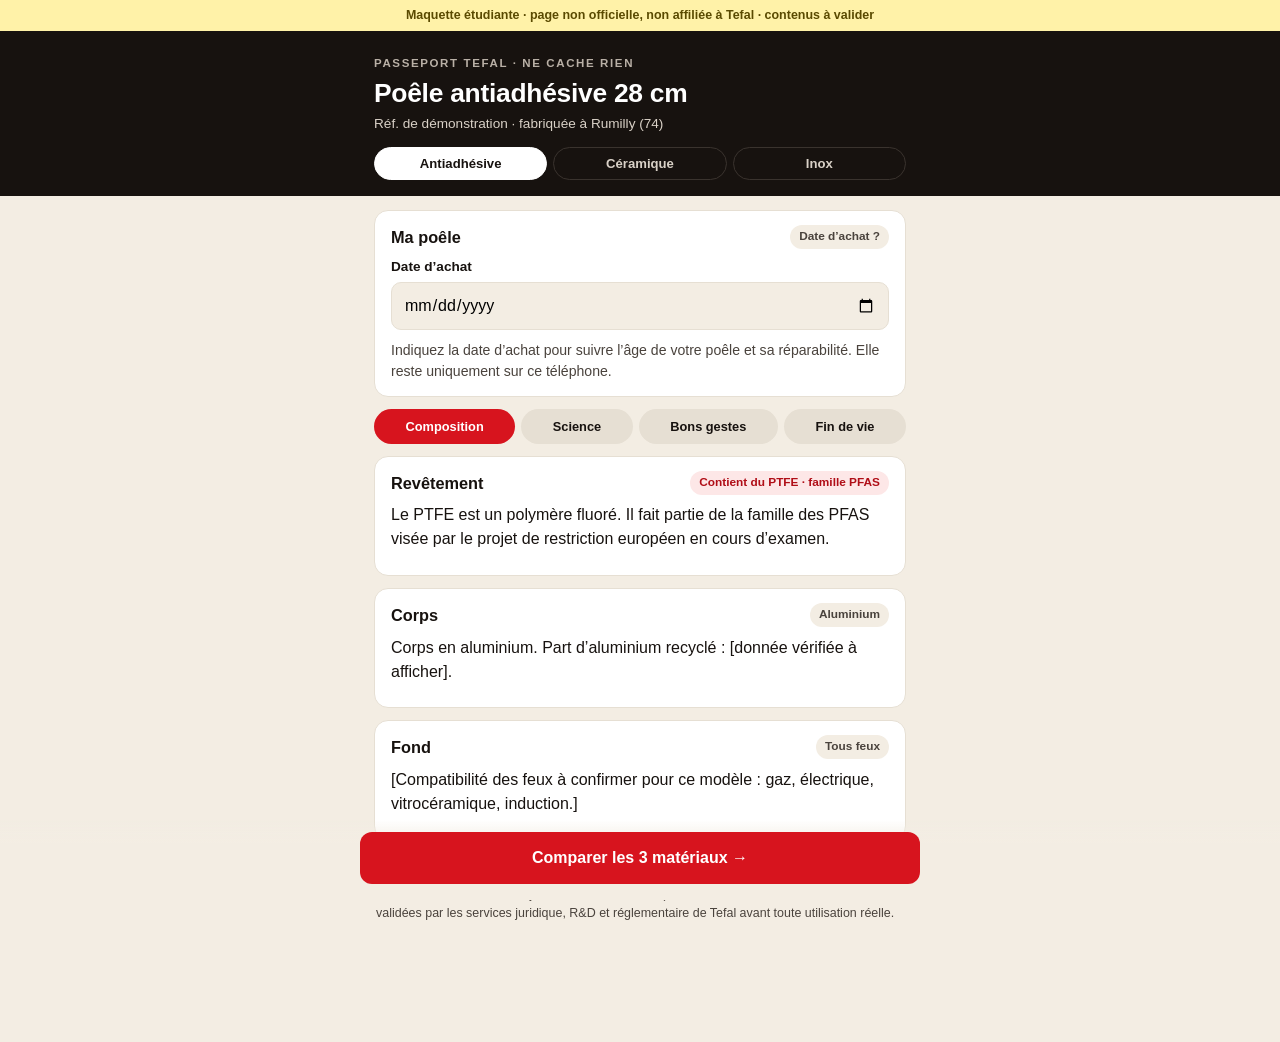
==== commit 6ca10130: "Add files via upload" ====
--- a/index.html
+++ b/index.html
@@ -3,396 +3,93 @@
 <head>
   <meta charset="utf-8">
   <meta name="viewport" content="width=device-width, initial-scale=1">
-  <title>Dossier Tefal — Plan de communication 360°</title>
-  <meta name="description" content="Dossier de compétences : recommandation de communication 360° pour Tefal, « N’attache jamais. Ne cache rien. »">
-  <meta name="theme-color" content="#D7141E">
-  <!-- Demande aux moteurs de recherche de ne pas référencer la page : seul le QR code y mène -->
+  <title>Passeport produit — Scanne ta poêle (maquette)</title>
+  <meta name="theme-color" content="#17120F">
+  <!-- Maquette étudiante : on demande aux moteurs de recherche de ne pas la référencer -->
   <meta name="robots" content="noindex, nofollow">
-  <!-- Feuille de style unique : toutes les couleurs sont réglées en haut de ce fichier -->
-  <link rel="stylesheet" href="assets/style.css">
-  <!-- Vos informations personnelles et l'adresse du site : à modifier dans config.js -->
-  <script src="config.js"></script>
+  <link rel="stylesheet" href="assets/produit.css">
+  <!-- Le contenu des trois fiches (antiadhésive, céramique, inox) : à modifier dans assets/fiches.js -->
+  <script src="assets/fiches.js"></script>
 </head>
 <body>
 
 <!-- =====================================================================
-     COMMENT MODIFIER CETTE PAGE
-     - Vos nom, formation, photo, adresse du site : dans config.js (pas ici).
-     - Le contenu du dossier : directement dans les sections ci-dessous.
-       Chaque section commence par un commentaire « SECTION … ».
-     - Les emplacements à compléter sont écrits entre crochets [ … ]
-       et surlignés en jaune à l'écran (classe "a-completer").
-       Remplacez le texte, puis retirez class="a-completer".
-     - Pour ajouter une section au menu : créez un <section id="..." data-titre="...">,
-       le menu se met à jour tout seul.
+     PASSEPORT PRODUIT « SCANNE TA POÊLE »
+     C'est la page qui s'ouvre quand on scanne le QR code au dos de la poêle.
+     - Les TEXTES se modifient dans assets/fiches.js (pas ici).
+     - La fiche affichée dépend de l'adresse :
+         …/Projet-Tefal/              → poêle antiadhésive
+         …/Projet-Tefal/?m=ceramique  → poêle céramique
+         …/Projet-Tefal/?m=inox       → poêle inox
+     - Option : ajouter &achat=2027-02-02 pré-remplit la date d'achat
+       (utile si le QR est imprimé sur le ticket de caisse).
      ===================================================================== -->
 
-<!-- ---------- EN-TÊTE : rempli automatiquement depuis config.js ---------- -->
-<header class="entete">
-  <div class="entete-ligne">
-    <span class="badge">Passeport</span>
-    <span class="entete-nom"><span data-config="prenom"></span> <span data-config="nom"></span></span>
-  </div>
-  <!-- Menu de navigation : construit automatiquement par assets/app.js -->
-  <nav class="menu" id="menu" aria-label="Sections du dossier"></nav>
+<!-- Bandeau permanent : indique clairement qu'il s'agit d'une maquette -->
+<p class="maquette">Maquette étudiante · page non officielle, non affiliée à Tefal · contenus à valider</p>
+
+<header class="tete">
+  <p class="sur">PASSEPORT TEFAL · NE CACHE RIEN</p>
+  <h1 id="nom">Poêle</h1>
+  <p class="ref" id="reference"></p>
+  <!-- Choix du modèle : pratique pour la démonstration devant le jury -->
+  <nav class="modeles" aria-label="Choisir le modèle">
+    <a href="?m=antiadhesive" data-m="antiadhesive">Antiadhésive</a>
+    <a href="?m=ceramique" data-m="ceramique">Céramique</a>
+    <a href="?m=inox" data-m="inox">Inox</a>
+  </nav>
 </header>
 
-<main id="haut">
+<main>
+  <!-- ===== MA POÊLE : date d'achat, âge, réparabilité ===== -->
+  <section class="carte ma-poele" aria-labelledby="t-ma-poele">
+    <div class="ligne-titre"><h2 id="t-ma-poele">Ma poêle</h2><span class="badge neutre" id="badge-age">Date d’achat ?</span></div>
+    <label for="achat">Date d’achat</label>
+    <input type="date" id="achat">
+    <div id="resume-achat" class="petit">Indiquez la date d’achat pour suivre l’âge de votre poêle et sa réparabilité. Elle reste uniquement sur ce téléphone.</div>
+  </section>
 
-  <!-- ================= SECTION ACCUEIL ================= -->
-  <section id="accueil" data-titre="Accueil" class="hero">
-    <div class="hero-photo">
-      <!-- La photo est définie dans config.js (champ "photo") -->
-      <img id="photo" alt="Photo de l’étudiant·e" hidden>
-      <!-- Sans photo : les initiales s'affichent ici (calculées depuis config.js) -->
-      <div id="photo-vide" class="photo-vide" aria-hidden="true"></div>
-    </div>
-    <p class="surtitre"><span data-config="formation"></span> · <span data-config="ecole"></span> · <span data-config="annee"></span></p>
-    <h1 data-config="titreDossier"></h1>
-    <p class="chapo" data-config="sousTitre"></p>
-    <p class="petit"><span data-config="bloc"></span> · Oral : <span data-config="dateOral"></span></p>
+  <!-- ===== ONGLETS ===== -->
+  <div class="onglets" role="tablist">
+    <button role="tab" aria-selected="true" data-onglet="composition">Composition</button>
+    <button role="tab" aria-selected="false" data-onglet="science">Science</button>
+    <button role="tab" aria-selected="false" data-onglet="gestes">Bons gestes</button>
+    <button role="tab" aria-selected="false" data-onglet="fin">Fin de vie</button>
+  </div>
 
-    <div class="encart">
-      <h2>Le dossier en 30 secondes</h2>
-      <ol class="liste-num">
-        <li><b>Le problème :</b> le nom Tefal vient du Téflon. Les 20-30 ans doutent de ce que contiennent les poêles antiadhésives.</li>
-        <li><b>Le concept :</b> prolonger la promesse historique « N’attache jamais » par une promesse de posture : « Ne cache rien ».</li>
-        <li><b>Trois axes :</b> <i>Montrer</i> (passeport au dos de chaque poêle), <i>Apprendre</i> (L’École de la poêle), <i>Reprendre</i> (La Grande Reprise).</li>
-        <li><b>Les moyens :</b> 500 000 € HT, de décembre 2026 à décembre 2027, avec une condition : l’engagement avant la parole.</li>
-      </ol>
+  <!-- Le contenu de chaque onglet est rempli par assets/produit.js à partir de fiches.js -->
+  <div id="composition" class="panneau" role="tabpanel"></div>
+  <div id="science" class="panneau" role="tabpanel" hidden></div>
+  <div id="gestes" class="panneau" role="tabpanel" hidden></div>
+  <div id="fin" class="panneau" role="tabpanel" hidden></div>
+
+  <!-- ===== COMPARATEUR (s'ouvre avec le bouton rouge) ===== -->
+  <section id="comparer" class="carte" hidden aria-labelledby="t-comparer">
+    <h2 id="t-comparer">Je prends laquelle ?</h2>
+    <p class="petit">Trois matériaux, zéro secret. Aucun n’est « bon » ou « mauvais » : tout dépend de votre façon de cuisiner.</p>
+    <div class="tableau">
+      <table>
+        <thead><tr><th></th><th>Antiadhésive</th><th>Céramique</th><th>Inox</th></tr></thead>
+        <tbody>
+          <tr><th>Revêtement</th><td>PTFE (famille PFAS)</td><td>Céramique, sans PTFE</td><td>Aucun</td></tr>
+          <tr><th>Pour</th><td>Œufs, crêpes, poisson</td><td>Cuisine du quotidien</td><td>Saisir, dorer, sauces</td></tr>
+          <tr><th>Facilité</th><td>Très facile</td><td>Facile</td><td>Demande un coup de main</td></tr>
+          <tr><th>Durée</th><td>Jusqu’à ce qu’elle soit rayée</td><td>Selon l’usure du revêtement</td><td>Des années</td></tr>
+          <tr><th>Fin de vie</th><td colspan="3">Rapportez-la en magasin partenaire, toutes marques</td></tr>
+        </tbody>
+      </table>
     </div>
   </section>
-
-  <!-- ================= SECTION COMPÉTENCES =================
-       Les compétences 4 et 8 reprennent les intitulés cités dans le dossier (annexe P).
-       Les autres cartes décrivent les savoir-faire démontrés, sans numéro officiel.
-       Pour ajouter un numéro : modifiez le texte de <p class="etiquette">. -->
-  <section id="competences" data-titre="Compétences">
-    <p class="surtitre">Passeport de compétences</p>
-    <h2>Ce que ce dossier démontre</h2>
-    <p>Chaque savoir-faire renvoie à la partie du dossier qui le prouve.</p>
-
-    <div class="grille">
-      <article class="carte">
-        <p class="etiquette">Analyse</p>
-        <h3>Analyser le contexte et le marché de l’annonceur</h3>
-        <p>Preuve : brief, PESTELE, benchmark, mapping, SWOT.</p>
-        <a class="lien" href="#diagnostic">Voir le diagnostic →</a>
-      </article>
-      <article class="carte">
-        <p class="etiquette">Étude</p>
-        <h3>Concevoir une étude pour éclairer la décision</h3>
-        <p>Preuve : 5 méthodes complémentaires, de la netnographie au test A/B.</p>
-        <a class="lien" href="#etude">Voir l’étude →</a>
-      </article>
-      <article class="carte">
-        <p class="etiquette">Compétence 4</p>
-        <h3>Mettre en place une veille automatisée</h3>
-        <p>Preuve : l’outil RADAR, ses 5 étapes et son tableau de bord.</p>
-        <a class="lien" href="#veille">Voir la veille →</a>
-      </article>
-      <article class="carte">
-        <p class="etiquette">Stratégie</p>
-        <h3>Élaborer une stratégie de communication</h3>
-        <p>Preuve : positionnement, objectifs SMART, cibles, personas, message.</p>
-        <a class="lien" href="#strategie">Voir la stratégie →</a>
-      </article>
-      <article class="carte">
-        <p class="etiquette">Dispositif</p>
-        <h3>Construire un dispositif 360°, son calendrier et son budget</h3>
-        <p>Preuve : dispositif PESO, phases, budget de 500 k€, risques.</p>
-        <a class="lien" href="#dispositif">Voir le dispositif →</a>
-      </article>
-      <article class="carte">
-        <p class="etiquette">Compétence 8</p>
-        <h3>Créer les visuels du plan</h3>
-        <p>Preuve : affiches teaser et Chandeleur, PLV, concepts TikTok.</p>
-        <a class="lien" href="#visuels">Voir les visuels →</a>
-      </article>
-    </div>
-  </section>
-
-  <!-- ================= SECTION BRIEF ================= -->
-  <section id="brief" data-titre="Brief">
-    <p class="surtitre">01 · Ce que nous avons compris</p>
-    <h2>Faire d’une controverse une preuve</h2>
-    <blockquote>« Reconquérir la confiance et l’attention des 20-30 ans en transformant une controverse en opportunité de réassurance et de modernité, plutôt qu’en évitant le sujet. »</blockquote>
-
-    <ul class="frise">
-      <li><b>2024</b> Campagne « nos revêtements sont reconnus comme sûrs »</li>
-      <li><b>2025</b> Plainte de trois associations contre cette campagne</li>
-      <li><b>13/10/2026</b> Mise en demeure : trois mois pour s’engager à sortir des PFAS</li>
-      <li><b>2027</b> Proposition de restriction européenne des PFAS, PTFE compris</li>
-    </ul>
-
-    <h3>Quatre besoins derrière le brief</h3>
-    <div class="grille">
-      <article class="carte"><h4>Crédibilité avant visibilité</h4><p>Tout le monde connaît Tefal : c’est la confiance qui manque.</p></article>
-      <article class="carte"><h4>Cohérence discours / preuves</h4><p>Fabrication à Rumilly, fin de vie des poêles, réglementation.</p></article>
-      <article class="carte"><h4>Anticipation</h4><p>Préparer la cible au « monde d’après » avant qu’il ne s’impose.</p></article>
-      <article class="carte"><h4>Embarquer l’interne</h4><p>Les salariés sont les premières preuves humaines.</p></article>
-    </div>
-
-    <div class="encart sombre">
-      <p class="etiquette">Problématique</p>
-      <p class="grand">Comment faire de Tefal la marque d’ustensiles la plus transparente aux yeux des 20-30 ans, alors que son nom même est associé au Téflon et que sa dernière parole publique a été contestée ?</p>
-    </div>
-  </section>
-
-  <!-- ================= SECTION DIAGNOSTIC ================= -->
-  <section id="diagnostic" data-titre="Diagnostic">
-    <p class="surtitre">02 · Diagnostic</p>
-    <h2>Le marché vend moins et gagne moins</h2>
-    <div class="chiffres">
-      <div><b>3,4 %</b><span>d’inflation sur un an (octobre 2026)</span></div>
-      <div><b>−4,6 %</b><span>de ventes non alimentaires en grandes surfaces (1er trimestre)</span></div>
-      <div><b>+32 %</b><span>d’importations d’articles de cuisson en 2025</span></div>
-    </div>
-    <p>À cela s’ajoute une rupture réglementaire : restriction européenne des PFAS, fin des allégations écologiques vagues, et un État qui conseille l’inox et la fonte. <b>La confiance vérifiable devient un critère d’achat.</b></p>
-
-    <h3>Une place est vide : facile et transparent</h3>
-    <table>
-      <thead><tr><th>Concurrent</th><th>Sa seule promesse</th></tr></thead>
-      <tbody>
-        <tr><td>GreenPan</td><td>la santé</td></tr>
-        <tr><td>Cookut</td><td>le fun</td></tr>
-        <tr><td>Cristel</td><td>le made in France</td></tr>
-        <tr><td>de Buyer</td><td>l’expertise</td></tr>
-        <tr><td>Le Creuset</td><td>le statut</td></tr>
-      </tbody>
-    </table>
-    <p>Aucun ne dit ce que contiennent ses poêles, ni n’apprend à cuisiner sur plusieurs matériaux.</p>
-
-    <!-- Les blocs <details> s'ouvrent au toucher : pratique pour garder la page courte sur téléphone -->
-    <details>
-      <summary>SWOT : des atouts rares, jamais racontés</summary>
-      <div class="grille">
-        <article class="carte"><h4>Forces</h4><ul><li>Inventeur de l’antiadhésif, 70 ans</li><li>Usines françaises, Groupe SEB</li><li>Réparabilité 15 ans, filière de reprise</li></ul></article>
-        <article class="carte"><h4>Faiblesses</h4><ul><li>Un nom construit sur « Téflon »</li><li>Campagne 2024 contestée en justice</li><li>Céramique et inox peu valorisés</li></ul></article>
-        <article class="carte"><h4>Opportunités</h4><ul><li>Une cible qui s’informe sur les réseaux</li><li>La transparence devient la norme</li><li>70 ans et Chandeleur</li></ul></article>
-        <article class="carte"><h4>Menaces</h4><ul><li>Restriction européenne des PFAS</li><li>ONG, pollution autour de Rumilly</li><li>Marché en recul</li></ul></article>
-      </div>
-    </details>
-
-    <div class="encart">
-      <p class="etiquette">Enjeu</p>
-      <p>Transformer la légitimité historique de Tefal en preuve de transparence, avant que la réglementation et les concurrents ne lui imposent le sujet.</p>
-      <p class="etiquette">Quatre règles pour tout le plan</p>
-      <ol class="liste-num">
-        <li>Ne jamais affirmer « sûr » : exposer les faits.</li>
-        <li>Conditionner le lancement à un engagement public sur les PFAS.</li>
-        <li>Valoriser l’offre sans PTFE sans dénigrer l’antiadhésif.</li>
-        <li>Viser le premier logement.</li>
-      </ol>
-    </div>
-  </section>
-
-  <!-- ================= SECTION ÉTUDE ================= -->
-  <section id="etude" data-titre="Étude">
-    <p class="surtitre">03 · Étude</p>
-    <h2>Taire, rassurer ou tout montrer ?</h2>
-    <table>
-      <thead><tr><th>Méthode</th><th>Pourquoi</th></tr></thead>
-      <tbody>
-        <tr><td>Documentation + veille</td><td>Savoir ce que disent déjà les données publiques</td></tr>
-        <tr><td>Questionnaire, n = 400</td><td>Mesurer (± 5 points)</td></tr>
-        <tr><td>12 à 15 entretiens</td><td>Comprendre le pourquoi</td></tr>
-        <tr><td>Netnographie, 500 commentaires</td><td>Observer sans biais de déclaration</td></tr>
-        <tr><td>Test A/B « rassurer » / « tout montrer »</td><td>Mesurer un comportement réel</td></tr>
-      </tbody>
-    </table>
-    <p class="petit">Budget : 15 k€ inclus dans les 500 k€, dont le même questionnaire refait à 6 et 12 mois.</p>
-
-    <div class="encart sombre">
-      <p class="etiquette">Insight</p>
-      <p>Les 20-30 ans veulent savoir ce qu’il y a dans leurs objets, mais personne ne leur dit ce qu’il y a dans une poêle, et quitter l’antiadhésif fait peur.</p>
-      <p class="grand">Le frein n’est pas l’envie. C’est la peur de rater.</p>
-    </div>
-  </section>
-
-  <!-- ================= SECTION VEILLE ================= -->
-  <section id="veille" data-titre="Veille">
-    <p class="surtitre">03 · Veille</p>
-    <h2>L’étude est une photo. La veille est le film.</h2>
-    <div class="grille">
-      <article class="carte"><h4>Détecter tôt</h4><p><i>Le détecteur de fumée.</i> Repérer une décision, une action d’ONG ou un reportage avant la crise.</p></article>
-      <article class="carte"><h4>Nourrir le plan</h4><p><i>La revue de presse.</i> Trouver les sujets, les questions et les bons moments pour parler.</p></article>
-      <article class="carte"><h4>Mesurer</h4><p><i>Le thermomètre.</i> Suivre le sentiment et la part de voix.</p></article>
-    </div>
-
-    <h3>RADAR, en 5 étapes</h3>
-    <ol class="etapes">
-      <li><b>Cibler</b> 5 axes : réglementation, santé et science, RSE et e-réputation, concurrence, comportements des 20-30 ans.</li>
-      <li><b>Sourcer</b> une dizaine de flux RSS fiables (ECHA, Reporterre, Que Choisir, Reddit…), plus Google Trends, Meta Ad Library et TikTok Creative Center.</li>
-      <li><b>Collecter</b> automatiquement chaque matin à 7 h, sans doublons, dans un tableau. Coût : quasiment 0 €.</li>
-      <li><b>Analyser</b> : axe, tonalité, score de criticité de 0 à 100, et alerte de pic quand les mentions doublent.</li>
-      <li><b>Diffuser</b> : alerte rouge validée par un humain, résumé du lundi, tableau de bord et comité mensuels.</li>
-    </ol>
-
-    <details>
-      <summary>Ce que la veille a déjà changé dans le plan</summary>
-      <table>
-        <thead><tr><th>Signal repéré</th><th>Décision</th></tr></thead>
-        <tbody>
-          <tr><td>Mise en demeure : réponse attendue en janvier 2027</td><td>Phase 0 : l’engagement avant la publicité</td></tr>
-          <tr><td>Registre européen du passeport numérique ouvert</td><td>Passeport « Scanne ta poêle »</td></tr>
-          <tr><td>Hausse des recherches « poêle inox »</td><td>L’École de la poêle</td></tr>
-          <tr><td>Enquêtes consommateurs à la Chandeleur</td><td>Lancement le 2 février 2027</td></tr>
-        </tbody>
-      </table>
-    </details>
-  </section>
-
-  <!-- ================= SECTION STRATÉGIE ================= -->
-  <section id="strategie" data-titre="Stratégie">
-    <p class="surtitre">04 · Stratégie de communication</p>
-    <h2>N’attache jamais. <span class="rouge">Ne cache rien.</span></h2>
-    <p><b>Positionnement :</b> pour les 20-30 ans qui s’équipent et veulent cuisiner sain sans avoir à deviner, Tefal est la marque française d’ustensiles qui met tout sur la table : matériaux, preuves, limites.</p>
-
-    <div class="grille trois">
-      <article class="carte"><p class="etiquette">Axe 1</p><h3>Montrer</h3><p>Tout dire au dos de la poêle et en direct. Contre la méfiance.</p></article>
-      <article class="carte"><p class="etiquette">Axe 2</p><h3>Apprendre</h3><p>Rendre chaque matériau facile. Contre la peur de rater.</p></article>
-      <article class="carte"><p class="etiquette">Axe 3</p><h3>Reprendre</h3><p>Transformer la vieille poêle rayée en geste utile.</p></article>
-    </div>
-
-    <h3>Objectifs SMART (déc. 2026 → déc. 2027)</h3>
-    <div class="chiffres">
-      <div><b>4 M</b><span>de 20-30 ans touchés au moins 3 fois (savoir)</span></div>
-      <div><b>+15 pts</b><span>d’accord avec « Tefal est transparente » (aimer)</span></div>
-      <div><b>150 000</b><span>scans du passeport (agir)</span></div>
-      <div><b>40 000</b><span>poêles rapportées (agir)</span></div>
-    </div>
-    <details>
-      <summary>Tous les objectifs</summary>
-      <ul>
-        <li>Savoir : 50 % des 20-30 ans (4 M) touchés ≥ 3 fois du 18/01 au 31/03/2027 ; +20 pts savent que Tefal propose du sans PTFE.</li>
-        <li>Aimer : +15 pts sur « Tefal est transparente » ; +15 pts de sentiment des mentions en ligne.</li>
-        <li>Agir : 150 000 scans ; 25 000 inscrits à L’École de la poêle ; 40 000 poêles rapportées.</li>
-        <li>Interne : 300 salariés ambassadeurs formés au 30/06/2027.</li>
-        <li>Mesure : baromètre T0 / T6 / T12 (n = 400), RADAR, compteurs.</li>
-      </ul>
-    </details>
-
-    <h3>Cibles et personas</h3>
-    <p>Cœur de cible : les 20-30 ans qui s’équipent pour leur <b>premier logement</b>. Relais : créateurs, journalistes, vendeurs. Interne : salariés de Rumilly et Tournus.</p>
-    <div class="grille trois">
-      <article class="carte"><h4>Morgane, 21 ans</h4><p>Étudiante à Lille, poêle rayée héritée.</p><p class="rouge"><b>« Ma poêle est-elle encore bonne ? »</b></p></article>
-      <article class="carte"><h4>Thomas, 27 ans</h4><p>Vient d’emménager à Toulouse.</p><p class="rouge"><b>« Je prends laquelle ? »</b></p></article>
-      <article class="carte"><h4>Charlotte, 24 ans</h4><p>Est passée à l’inox et a tout raté.</p><p class="rouge"><b>« Montrez-moi, apprenez-moi. »</b></p></article>
-    </div>
-  </section>
-
-  <!-- ================= SECTION DISPOSITIF ================= -->
-  <section id="dispositif" data-titre="Dispositif">
-    <p class="surtitre">04 · Dispositif PESO</p>
-    <h2>Chaque canal a un rôle, tous renvoient au passeport</h2>
-    <div class="grille">
-      <article class="carte"><p class="etiquette">Owned · 55 k€</p><h4>La vérité</h4><p>Passeport « Scanne ta poêle » au dos de chaque poêle, L’École de la poêle (12 épisodes), newsletter et PLV.</p></article>
-      <article class="carte"><p class="etiquette">Paid · 270 k€</p><h4>La visibilité</h4><p>Teaser « TE·FAL. On vous doit des explications. », Chandeleur, social ads (TikTok en tête), créateurs.</p></article>
-      <article class="carte"><p class="etiquette">Earned · 25 k€</p><h4>La crédibilité</h4><p>Live mensuel « Tefal passe à la poêle », manifeste, Open Factory à Rumilly sous condition.</p></article>
-      <article class="carte"><p class="etiquette">Shared + hors-média · 70 k€</p><h4>L’action</h4><p>#MontreTaPoêle et le tour « La Grande Reprise » dans 6 villes étudiantes.</p></article>
-    </div>
-  </section>
-
-  <!-- ================= SECTION VISUELS =================
-       Les images sont dans assets/img/. Pour en changer : remplacez le fichier
-       en gardant le même nom, ou modifiez l'attribut src. -->
-  <section id="visuels" data-titre="Visuels">
-    <p class="surtitre">Contenus complémentaires</p>
-    <h2>Lancement, PLV et TikTok</h2>
-    <p class="petit">Touchez une image pour l’agrandir.</p>
-
-    <!-- Lancement : teaser (18 janvier) puis Chandeleur (2 février) -->
-    <h3>Le lancement : du teaser à la Chandeleur</h3>
-    <div class="galerie">
-      <figure><a href="assets/img/lancement-teaser.jpg"><img src="assets/img/lancement-teaser.jpg" alt="Affiche teaser : TE·FAL, « Notre nom vient du Téflon. On vous doit des explications. »" loading="lazy"></a>
-        <figcaption><b>18 janvier · Teaser « TE·FAL »</b> · un aveu qui intrigue</figcaption></figure>
-      <figure><a href="assets/img/lancement-chandeleur.jpg"><img src="assets/img/lancement-chandeleur.jpg" alt="Affiche de lancement : « Avant de retourner la crêpe, retournez la poêle. »" loading="lazy"></a>
-        <figcaption><b>2 février · Affiche Chandeleur</b> · le passeport au dos de la poêle</figcaption></figure>
-      <figure class="large"><a href="assets/img/lancement-abribus.jpg"><img src="assets/img/lancement-abribus.jpg" alt="Mise en situation de l’affiche sur un abribus parisien" loading="lazy"></a>
-        <figcaption><b>Semaine de la Chandeleur</b> · environ 800 abribus à Paris et les écrans des gares de Lyon, plus un spot audio de 20 s ouvert sur le bruit d’une crêpe qui saute</figcaption></figure>
-    </div>
-
-    <h3>PLV et TikTok</h3>
-    <div class="galerie">
-      <figure><a href="assets/img/plv-stop-rayon.jpg"><img src="assets/img/plv-stop-rayon.jpg" alt="Stop-rayon en forme de poêle : « Avant de l’acheter, retournez-la »" loading="lazy"></a>
-        <figcaption><b>Stop-rayon « Retournez-la »</b> · Montrer · scans du passeport</figcaption></figure>
-      <figure><a href="assets/img/plv-totem.jpg"><img src="assets/img/plv-totem.jpg" alt="Totem comparatif « Je prends laquelle ? »" loading="lazy"></a>
-        <figcaption><b>Totem « Je prends laquelle ? »</b> · trois matériaux, sans classement</figcaption></figure>
-      <figure><a href="assets/img/plv-bac-reprise.jpg"><img src="assets/img/plv-bac-reprise.jpg" alt="Bac de reprise « Rapportez-la, toutes marques »" loading="lazy"></a>
-        <figcaption><b>Bac « La Grande Reprise »</b> · Reprendre · 40 000 poêles</figcaption></figure>
-      <figure><a href="assets/img/plv-collerette-kit.jpg"><img src="assets/img/plv-collerette-kit.jpg" alt="Collerette passeport et kit vendeur « test de la goutte d’eau »" loading="lazy"></a>
-        <figcaption><b>Collerette et kit vendeur</b> · le passeport et le conseil en rayon</figcaption></figure>
-      <figure class="large"><a href="assets/img/tiktok-concepts.jpg"><img src="assets/img/tiktok-concepts.jpg" alt="Cinq concepts TikTok" loading="lazy"></a>
-        <figcaption><b>5 concepts TikTok</b> · École de la poêle, teaser, créateur, #MontreTaPoêle, réponses du live</figcaption></figure>
-      <figure class="large"><a href="assets/img/tiktok-storyboard.jpg"><img src="assets/img/tiktok-storyboard.jpg" alt="Storyboard de l’épisode 1 de L’École de la poêle" loading="lazy"></a>
-        <figcaption><b>Storyboard</b> · « Ton œuf colle sur inox ? Normal. »</figcaption></figure>
-    </div>
-  </section>
-
-  <!-- ================= SECTION CALENDRIER ET BUDGET ================= -->
-  <section id="calendrier" data-titre="Calendrier">
-    <p class="surtitre">04 · Calendrier et budget</p>
-    <h2>L’engagement avant la parole</h2>
-    <ol class="etapes">
-      <li><b>Phase 0 · déc.-janv.</b> Préparer : engagement public PFAS, comité scientifique, baromètre T0. Aucun achat d’espace avant.</li>
-      <li><b>Phase 1 · 18/01 → 02/02</b> Révéler : teaser TE·FAL, lancement le jour de la Chandeleur.</li>
-      <li><b>Phase 2 · févr.-juin</b> Apprendre et reprendre : École, lives, tour La Grande Reprise.</li>
-      <li><b>Phase 3 · sept.-oct.</b> S’installer : rentrée, premiers logements, campus.</li>
-      <li><b>Phase 4 · nov.-déc.</b> Rendre compte : baromètre T12, rapport « Ne cache rien, an 1 ».</li>
-    </ol>
-
-    <h3>Budget : 500 000 € HT</h3>
-    <!-- Barres : la largeur (style="--v:…") est le pourcentage du plus gros poste (130 k€ = 100) -->
-    <ul class="barres">
-      <li style="--v:100"><span>Social ads et SEA</span><b>130 k€</b></li>
-      <li style="--v:62"><span>Créateurs</span><b>80 k€</b></li>
-      <li style="--v:54" class="gris"><span>Tour La Grande Reprise</span><b>70 k€</b></li>
-      <li style="--v:46"><span>Affichage teaser + Chandeleur</span><b>60 k€</b></li>
-      <li style="--v:38" class="gris"><span>Réserve (10 %)</span><b>50 k€</b></li>
-      <li style="--v:23" class="gris"><span>L’École de la poêle</span><b>30 k€</b></li>
-      <li style="--v:19" class="gris"><span>RP, live, Open Factory</span><b>25 k€</b></li>
-      <li style="--v:15" class="gris"><span>Passeport</span><b>20 k€</b></li>
-      <li style="--v:12" class="gris"><span>Interne et distributeurs</span><b>15 k€</b></li>
-      <li style="--v:12" class="gris"><span>Études et mesure</span><b>15 k€</b></li>
-      <li style="--v:4" class="gris"><span>CRM et PLV</span><b>5 k€</b></li>
-    </ul>
-    <p class="petit">Rouge : achat d’espace et créateurs (Paid, 54 %). Gris : autres postes.</p>
-  </section>
-
-  <!-- ================= SECTION RISQUES ================= -->
-  <section id="risques" data-titre="Risques">
-    <p class="surtitre">05 · Risques</p>
-    <h2>Ce qui peut mal tourner, et notre réponse</h2>
-    <table>
-      <thead><tr><th>Scénario</th><th>Réponse prévue</th></tr></thead>
-      <tbody>
-        <tr><td>Pas d’engagement PFAS daté</td><td>On ne lance pas « Ne cache rien » : repli sur l’École et la Reprise</td></tr>
-        <tr><td>Une ONG dénonce un « transparency-washing »</td><td>Invitation au live, données publiées, réponse sous 24 h</td></tr>
-        <tr><td>Nouvelle mesure défavorable à Rumilly</td><td>Publiée dans le passeport avant la presse</td></tr>
-        <tr><td>Interdiction européenne du PTFE</td><td>Le concept reste valable : la cible a été préparée</td></tr>
-      </tbody>
-    </table>
-  </section>
-
-  <!-- ================= SECTION À PROPOS ================= -->
-  <section id="apropos" data-titre="À propos">
-    <p class="surtitre">À propos</p>
-    <h2>À propos du dossier</h2>
-    <p><span data-config="prenom"></span> <span data-config="nom"></span> · <span data-config="formation"></span> · <span data-config="ecole"></span> · <span data-config="annee"></span></p>
-    <p><span data-config="bloc"></span>. Soutenance orale : <span data-config="dateOral"></span>.</p>
-    <p id="contact"></p>
-    <p class="petit">Dossier réalisé dans le cadre d’un exercice pédagogique. Tefal est une marque du Groupe SEB ; ce travail n’est pas une commande de la marque. Les maquettes sont des propositions : QR codes, pseudonymes et chiffres illustratifs y sont fictifs.</p>
-  </section>
-
 </main>
 
+<div class="action">
+  <button id="btn-comparer" class="bouton">Comparer les 3 matériaux →</button>
+</div>
+
 <footer class="pied">
-  <p><span data-config="titreDossier"></span></p>
-  <a href="#haut" class="retour">↑ Haut de page</a>
+  <p>Ce passeport est une maquette réalisée dans le cadre d’un projet étudiant (plan de communication « N’attache jamais. Ne cache rien. »). Les informations doivent être fournies et validées par les services juridique, R&amp;D et réglementaire de Tefal avant toute utilisation réelle.</p>
 </footer>
 
-<!-- Petit script : menu automatique, infos de config.js, photo, section active -->
-<script src="assets/app.js"></script>
+<script src="assets/produit.js"></script>
 </body>
 </html>
--- a/assets/produit.css
+++ b/assets/produit.css
@@ -0,0 +1,86 @@
+/* =====================================================================
+   PRODUIT.CSS — apparence du passeport produit (pensé pour téléphone)
+   Les couleurs se changent ici, dans les variables.
+   ===================================================================== */
+:root {
+  --rouge: #D7141E;
+  --encre: #17120F;
+  --creme: #F3EDE3;
+  --papier: #FFFFFF;
+  --sable: #E6DFD3;
+  --doux: #4A433D;
+  --vert-fond: #E3F1E7; --vert-texte: #1F6B3A;
+  --rouge-fond: #FDE7E7; --rouge-texte: #B00E17;
+  --police: -apple-system, BlinkMacSystemFont, "Segoe UI", Roboto, "Helvetica Neue", Arial, sans-serif;
+}
+* { box-sizing: border-box; }
+[hidden] { display: none !important; }
+body { margin: 0; font-family: var(--police); font-size: 16px; line-height: 1.5; color: var(--encre); background: var(--creme); padding-bottom: 92px; }
+h1, h2 { margin: 0; line-height: 1.15; }
+p { margin: 0 0 .6em; }
+.petit { font-size: .88rem; color: var(--doux); }
+
+/* Bandeau « maquette » */
+.maquette { margin: 0; background: #FFF2A8; color: #5a4a00; font-size: .78rem; font-weight: 600; text-align: center; padding: 6px 10px; }
+
+/* En-tête sombre (comme la maquette de l'annexe H) */
+.tete { background: var(--encre); color: #fff; padding: 18px 18px 14px; }
+.sur { font-size: .72rem; letter-spacing: .14em; color: #b9b0a6; font-weight: 700; margin-bottom: 6px; }
+.tete h1 { font-size: 1.65rem; font-weight: 850; letter-spacing: -.01em; }
+.ref { font-size: .85rem; color: #d9d1c7; margin: 6px 0 12px; }
+.modeles { display: flex; gap: 6px; }
+.modeles a { flex: 1; text-align: center; text-decoration: none; font-size: .82rem; font-weight: 700; color: #d9d1c7; border: 1px solid #3a332e; border-radius: 999px; padding: 6px 4px; }
+.modeles a.actif { background: #fff; color: var(--encre); border-color: #fff; }
+
+main { max-width: 560px; margin: 0 auto; padding: 14px; }
+
+/* Cartes */
+.carte { background: var(--papier); border: 1px solid var(--sable); border-radius: 14px; padding: 14px 16px; margin-bottom: 12px; }
+.carte h2, .carte h3 { font-size: 1.02rem; font-weight: 800; margin: 0; }
+.ligne-titre { display: flex; justify-content: space-between; align-items: center; gap: 10px; margin-bottom: 8px; }
+.badge { font-size: .74rem; font-weight: 700; padding: 3px 9px; border-radius: 999px; white-space: nowrap; }
+.badge.rouge { background: var(--rouge-fond); color: var(--rouge-texte); }
+.badge.vert { background: var(--vert-fond); color: var(--vert-texte); }
+.badge.neutre { background: var(--creme); color: var(--doux); }
+
+/* Ma poêle */
+.ma-poele label { display: block; font-size: .85rem; font-weight: 700; margin-bottom: 4px; }
+.ma-poele input { width: 100%; font: inherit; padding: 10px 12px; border: 1px solid var(--sable); border-radius: 10px; background: var(--creme); margin-bottom: 10px; }
+.infos-achat { display: grid; grid-template-columns: 1fr 1fr; gap: 8px; margin-bottom: 8px; }
+.infos-achat div { background: var(--creme); border-radius: 10px; padding: 8px 10px; }
+.infos-achat b { display: block; font-size: 1.05rem; }
+.infos-achat span { font-size: .78rem; color: var(--doux); }
+
+/* Onglets */
+.onglets { display: flex; gap: 6px; overflow-x: auto; margin: 4px 0 12px; scrollbar-width: none; }
+.onglets::-webkit-scrollbar { display: none; }
+.onglets button { flex: 1 0 auto; font: inherit; font-size: .8rem; font-weight: 700; border: 0; border-radius: 999px; padding: 8px 9px; background: var(--sable); color: var(--encre); cursor: pointer; }
+.onglets button[aria-selected="true"] { background: var(--rouge); color: #fff; }
+
+/* Science : deux colonnes autorités / vigilance */
+.deux { display: grid; grid-template-columns: 1fr 1fr; gap: 8px; margin-top: 10px; }
+.deux div { background: var(--creme); border-radius: 10px; padding: 10px; font-size: .88rem; }
+.deux b { display: block; margin-bottom: 4px; }
+.sources a { color: var(--rouge); }
+.sources li { margin-bottom: 4px; font-size: .88rem; }
+
+/* Listes de conseils */
+.conseils { margin: 8px 0 0; padding-left: 1.2em; }
+.conseils li { margin-bottom: 6px; }
+
+/* Comparateur */
+.tableau { overflow-x: auto; margin-top: 8px; }
+table { width: 100%; border-collapse: collapse; font-size: .82rem; }
+th, td { text-align: left; padding: 8px 6px; border-bottom: 1px solid var(--sable); vertical-align: top; }
+thead th { font-size: .78rem; }
+tbody th { color: var(--doux); font-weight: 700; }
+
+/* Bouton fixe en bas */
+.action { position: fixed; left: 0; right: 0; bottom: 0; padding: 12px 14px 16px; background: linear-gradient(transparent, var(--creme) 30%); }
+.bouton { display: block; width: 100%; max-width: 560px; margin: 0 auto; font: inherit; font-weight: 800; color: #fff; background: var(--rouge); border: 0; border-radius: 12px; padding: 14px; cursor: pointer; }
+
+.pied { max-width: 560px; margin: 0 auto; padding: 0 16px 20px; font-size: .78rem; color: var(--doux); }
+
+@media (min-width: 720px) {
+  .tete { padding: 24px calc(50% - 266px) 16px; }
+}
